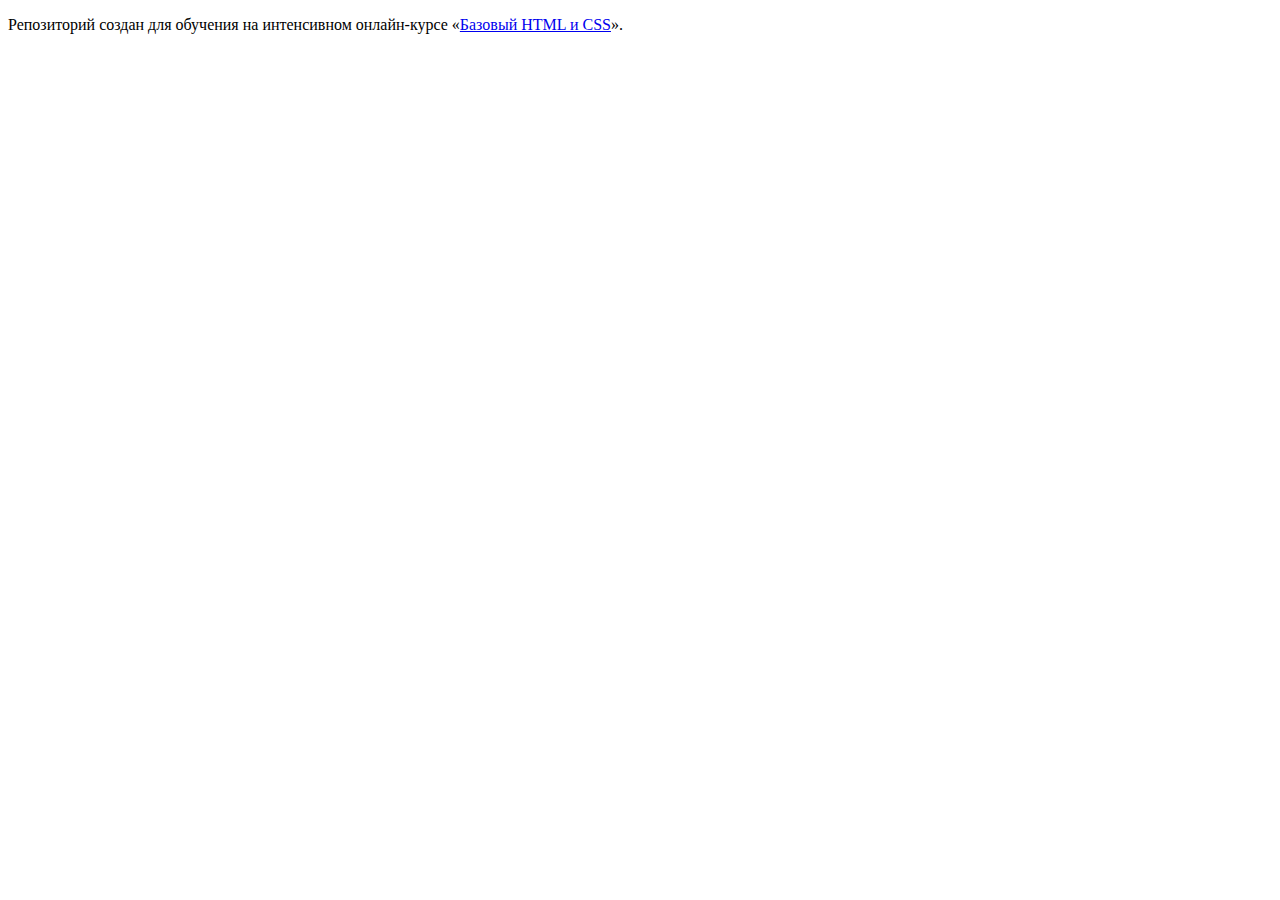
==== index.html @ e602bf97 ":hatching_chick:" ====
<!DOCTYPE html>
<html lang="ru">
  <head>
    <meta charset="utf-8">
    <title>HTML Academy: Девайс</title>
  </head>
  <body>

    <p>Репозиторий создан для обучения на интенсивном онлайн‑курсе «<a href="https://htmlacademy.ru/intensive/htmlcss">Базовый HTML и CSS</a>».</p>

  </body>
</html>
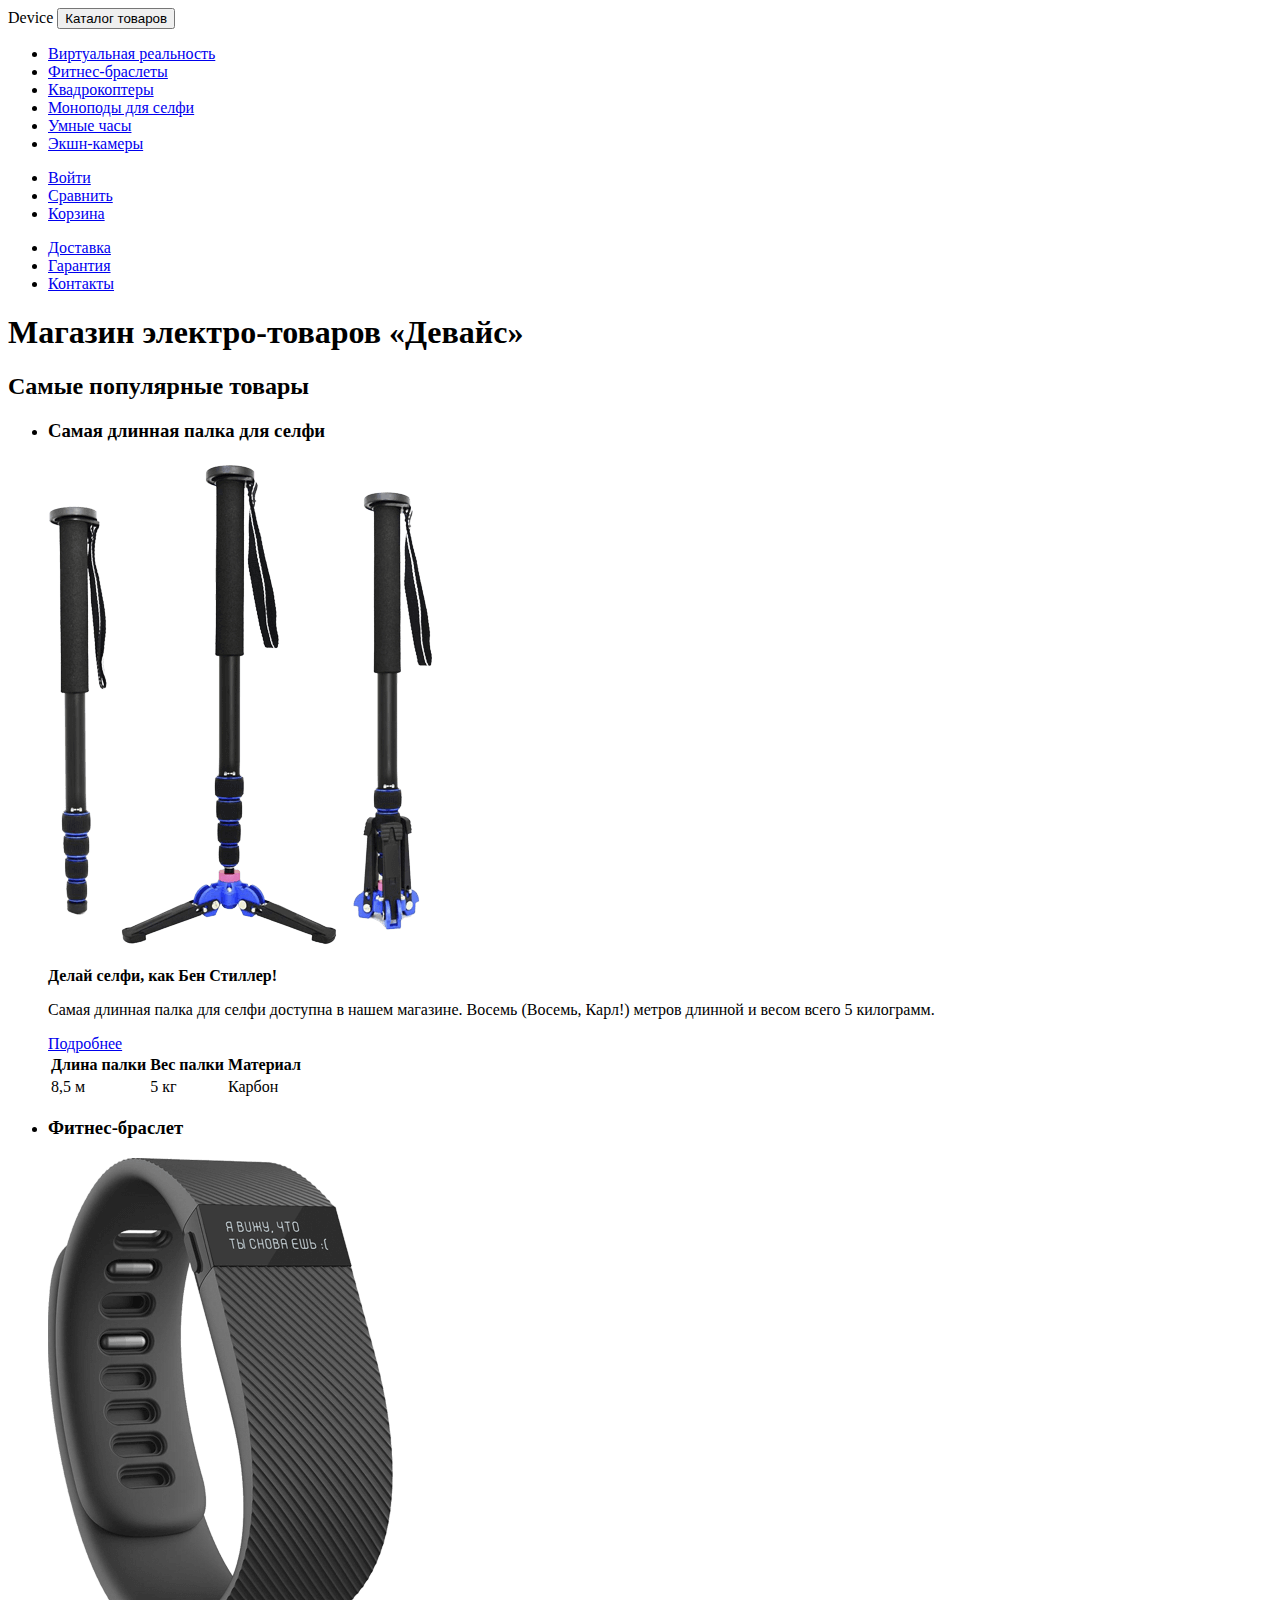
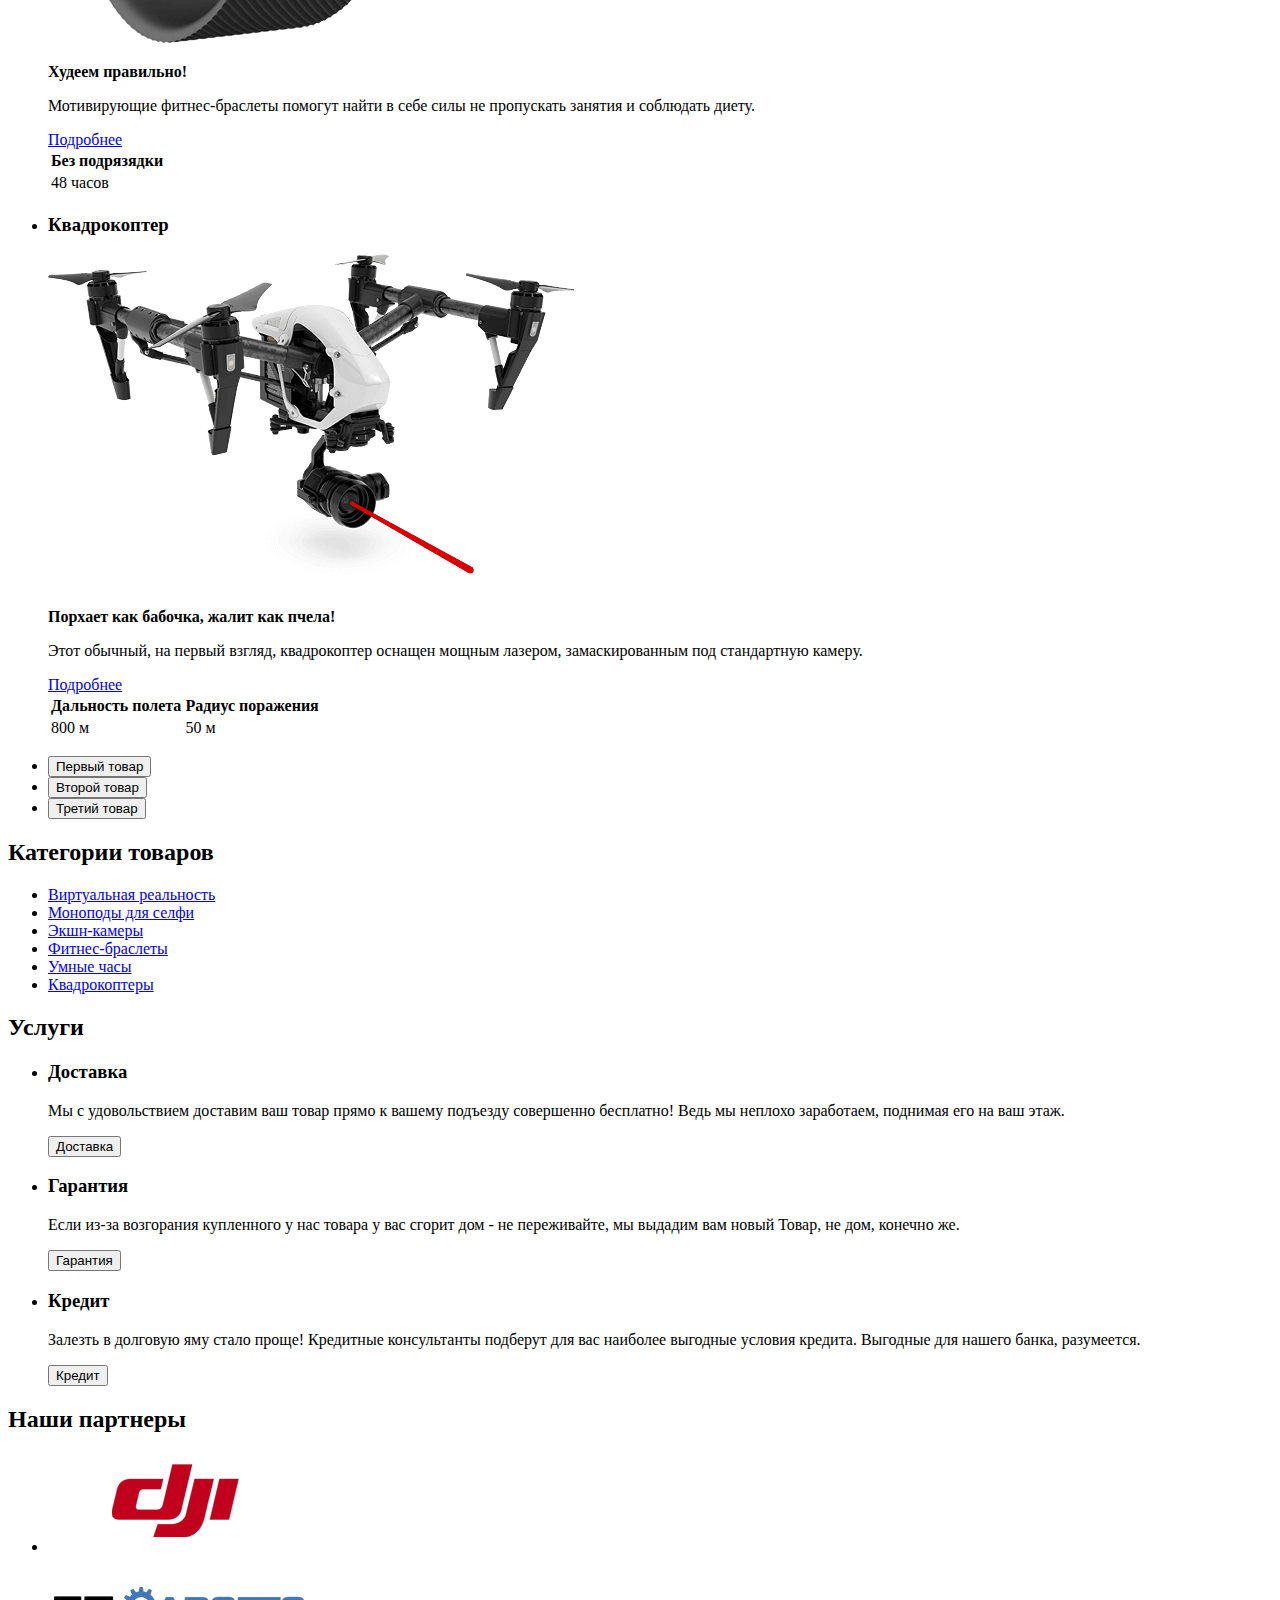
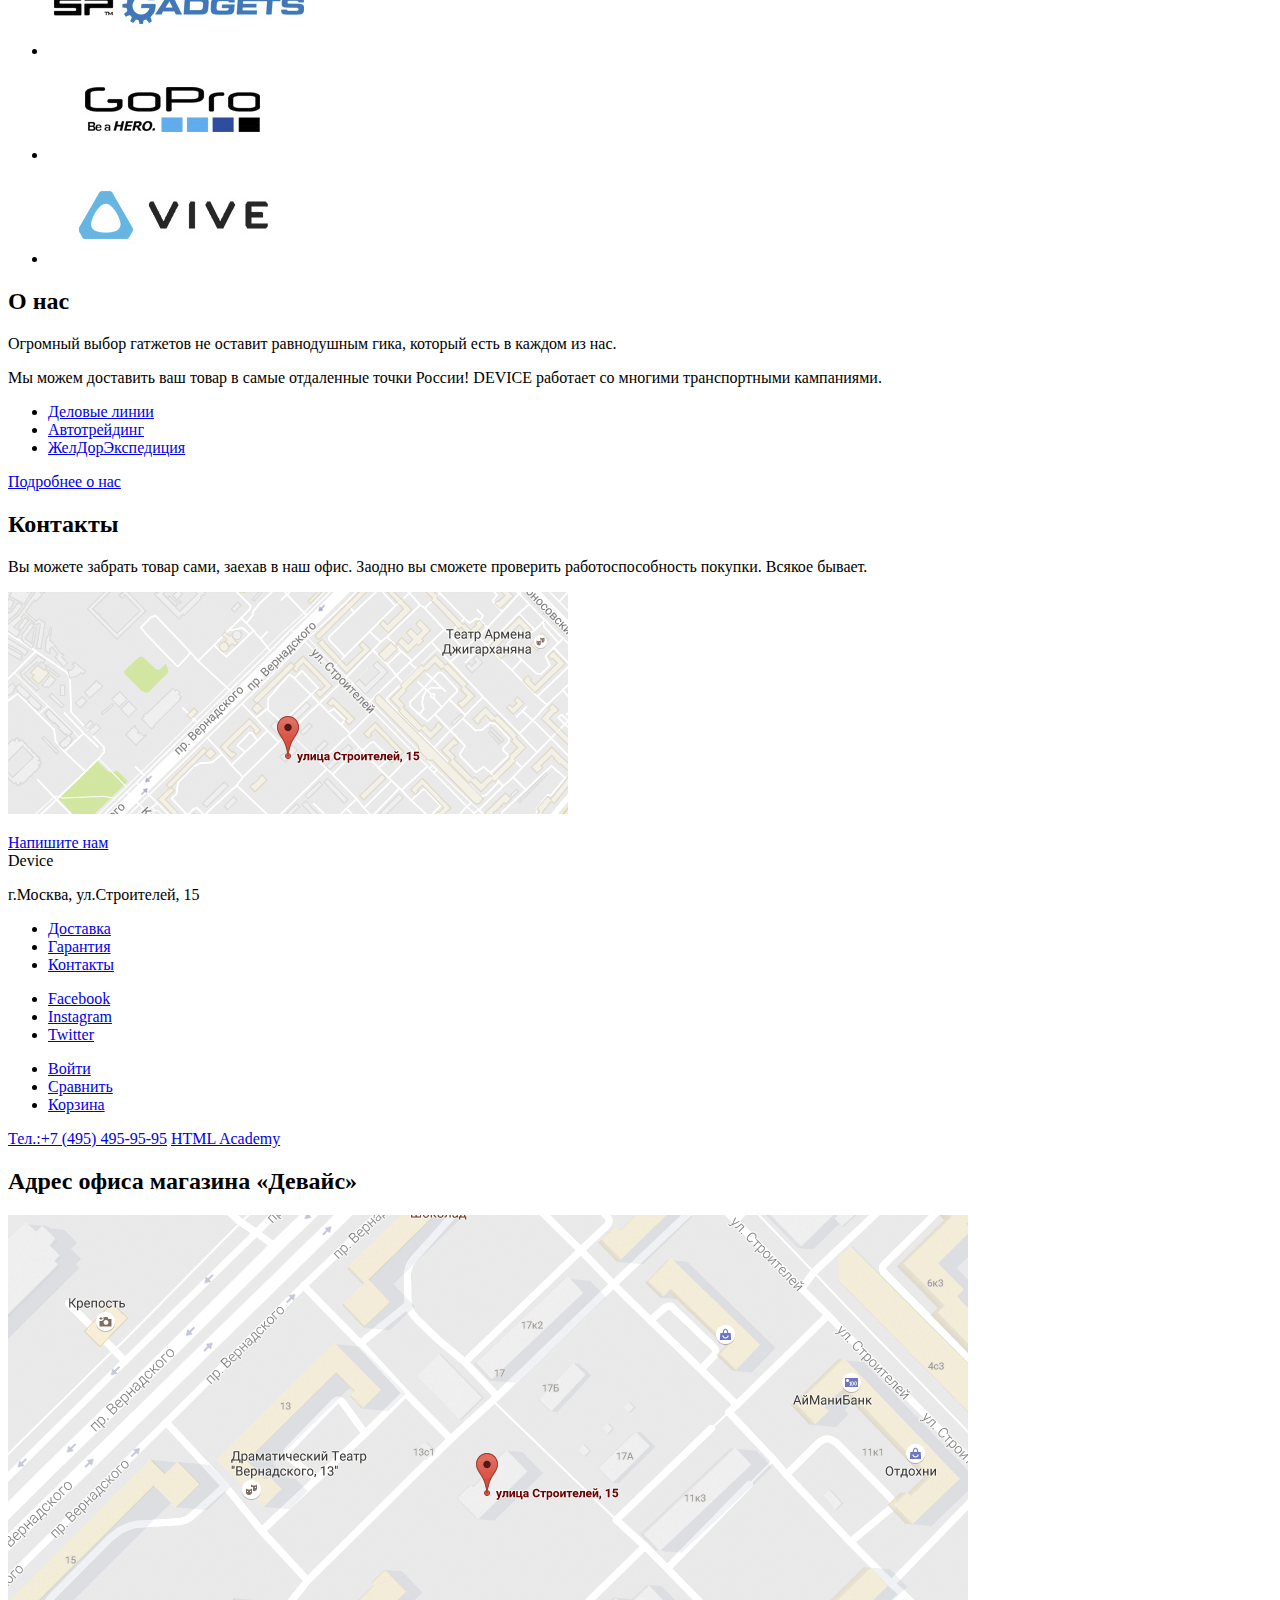
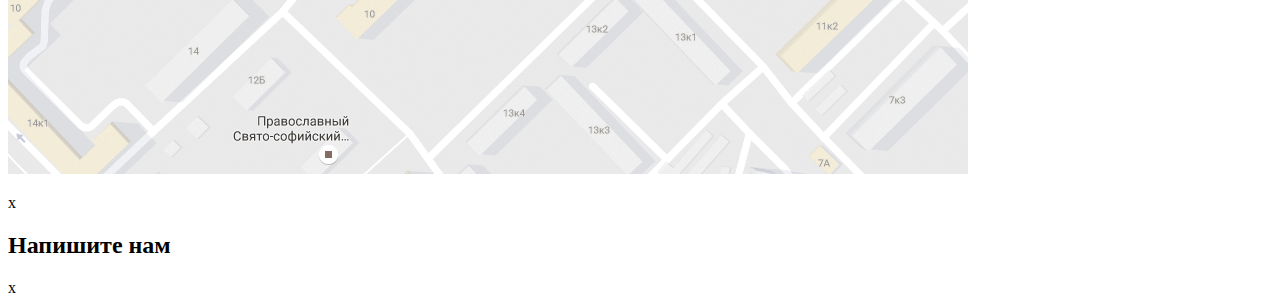
==== commit d71d58af: "export of graphics" ====
--- a/index.html
+++ b/index.html
@@ -2,11 +2,271 @@
 <html lang="ru">
   <head>
     <meta charset="utf-8">
-    <title>HTML Academy: Девайс</title>
+    <title>Магазин электро-товаров «Девайс»</title>
   </head>
   <body>
-
-    <p>Репозиторий создан для обучения на интенсивном онлайн‑курсе «<a href="https://htmlacademy.ru/intensive/htmlcss">Базовый HTML и CSS</a>».</p>
-
+    <header class="main-header">
+      <nav class="main-navigation">
+        <div class="main-header-col-left">
+          <a class="main-header-logo">Device</a>
+          <!-- Ожидаем форму поиска :) -->
+          <button class="button catalog-menu-button">Каталог товаров</button>
+          <ul class="catalog-menu">
+            <li><a href="#">Виртуальная реальность</a></li>
+            <li><a href="#">Фитнес-браслеты</a></li>
+            <li><a href="#">Квадрокоптеры</a></li>
+            <li><a href="monopods.html">Моноподы для селфи</a></li>
+            <li><a href="#">Умные часы</a></li>
+            <li><a href="#">Экшн-камеры</a></li>
+          </ul>
+        </div>
+        <div class="main-header-col-right">
+          <ul class="user-navigation">
+            <li><a href="#">Войти</a></li>
+            <li><a href="#">Сравнить</a></li>
+            <li><a href="#">Корзина</a></li>
+          </ul>     
+          <ul class="site-navigation">
+            <li><a href="#">Доставка</a></li>
+            <li><a href="#">Гарантия</a></li>
+            <li><a href="#">Контакты</a></li>
+          </ul>
+        </div>
+      </nav>
+    </header>
+
+    <main class="container">
+      <h1 class="visually-hidden">Магазин электро-товаров «Девайс»</h1>
+      <section class="popular-products">
+        <h2 class="visually-hidden">Самые популярные товары</h2>
+        <ul class="popular-products-list">
+          <li class="popular-products-item">
+            <h3 class="visually-hidden">Самая длинная палка для селфи</h3>
+            <p class="product-photo">
+              <img src="img/png/monopods.png" width="384" height="486" alt="Палки для селфи">
+            </p>
+            <div class="product-description">
+              <b class="product-slogan">Делай селфи, как Бен Стиллер!</b>
+              <p class="products-text">Самая длинная палка для селфи доступна в нашем магазине.
+                Восемь (Восемь, Карл!) метров длинной и весом всего 5 килограмм.</p>
+            </div>
+            <a class="button" href="#">Подробнее</a>
+            <table class="product-features">
+              <tr>
+                <th>Длина палки</th>
+                <th>Вес палки</th>
+                <th>Материал</th>
+              </tr>
+              <tr>
+                <td>8,5 м</td>
+                <td>5 кг</td>
+                <td>Карбон</td>
+              </tr>
+            </table>
+          </li>
+          <li class="popular-products-item">
+            <h3 class="visually-hidden">Фитнес-браслет</h3>
+            <p class="product-photo">
+              <img src="img/png/fitness-bracelet.png" width="345" height="485" alt="Фитнес-браслет">
+            </p>
+            <div class="product-description">
+              <b class="product-slogan">Худеем правильно!</b>
+              <p class="products-text">Мотивирующие фитнес-браслеты помогут найти в себе силы
+                не пропускать занятия и соблюдать диету.</p>
+            </div>
+            <a class="button" href="#">Подробнее</a>
+            <table class="product-features">
+              <tr>
+                <th>Без подрязядки</th>
+              </tr>
+              <tr>
+                <td>48 часов</td>
+              </tr>
+            </table>
+          </li>
+          <li class="popular-products-item">
+            <h3 class="visually-hidden">Квадрокоптер</h3>
+            <p class="product-photo">
+              <img src="img/png/quadrocopter.png" width="526" height="334" alt="Квадрокоптер">
+            </p>
+            <div class="product-description">
+              <b class="product-slogan">Порхает как бабочка, жалит как пчела!</b>
+              <p class="products-text">Этот обычный, на первый взгляд, квадрокоптер
+                оснащен мощным лазером, замаскированным под стандартную камеру.
+              </p>
+            </div>
+            <a class="button" href="#">Подробнее</a>
+            <table class="product-features">
+              <tr>
+                <th>Дальность полета</th>
+                <th>Радиус поражения</th>
+              </tr>
+              <tr>
+                <td>800 м</td>
+                <td>50 м</td>
+              </tr>
+            </table>
+          </li>
+        </ul>
+        <ul class="popular-products-buttons">
+          <li><button>Первый товар</button></li>
+          <li><button>Второй товар</button></li>
+          <li><button>Третий товар</button></li>
+        </ul>
+      </section>
+
+      <section class="categories">
+        <h2 class="visually-hidden">Категории товаров</h2>
+        <ul class="categories-list">
+          <li class="categories-item">
+            <a class="categories-button" href="#">Виртуальная реальность</a>
+          </li>
+          <li class="categories-item">
+            <a class="categories-button" href="#">Моноподы для селфи</a>
+          </li>
+          <li class="categories-item">
+            <a class="categories-button" href="#">Экшн-камеры</a>
+          </li>
+          <li class="categories-item">
+            <a class="categories-button" href="#">Фитнес-браслеты</a>
+          </li>
+          <li class="categories-item">
+            <a class="categories-button" href="#">Умные часы</a>
+          </li>
+          <li class="categories-item">
+            <a class="categories-button" href="#">Квадрокоптеры</a>
+          </li>
+        </ul>
+        <!-- Декоративные картинки вставляем с помощью css -->
+      </section>
+
+      <section class="services">
+        <h2 class="visually-hidden">Услуги</h2>
+        <ul class="services-list">
+          <li class="services-item">
+            <h3>Доставка</h3>
+            <p>Мы с удовольствием доставим ваш товар прямо к вашему
+              подъезду совершенно бесплатно! Ведь мы неплохо заработаем,
+              поднимая его на ваш этаж.</p>
+            <button class="button">Доставка</button>
+          </li>
+          <li class="services-item">
+            <h3>Гарантия</h3>
+            <p>Если из-за возгорания купленного у нас товара 
+              у вас сгорит дом - не переживайте, мы выдадим вам новый
+              Товар, не дом, конечно же.</p>
+            <button class="button">Гарантия</button>
+          </li>
+          <li class="services-item">
+            <h3>Кредит</h3>
+            <p>Залезть в долговую яму стало проще!
+              Кредитные консультанты подберут для вас наиболее выгодные условия кредита.
+              Выгодные для нашего банка, разумеется.</p>
+            <button class="button">Кредит</button>
+          </li>
+        </ul>
+        <!-- Декоративные картинки вставляем с помощью css -->
+      </section>
+
+      <section class="partners">
+        <h2 class="visually-hidden">Наши партнеры</h2>
+        <ul class="portners-list">
+          <li class="partners-item">
+            <a href="#">
+              <img src="img/png/logo-dji.png" width="260" height="100" alt="Логотип компании-партнера">
+            </a>
+          </li>
+          <li class="partners-item">
+            <a href="#">
+              <img src="img/png/logo-spgadgets.png" width="260" height="100" alt="Логотип компании-партнера">
+            </a>
+          </li>
+          <li class="partners-item">
+            <a href="#">
+              <img src="img/png/logo-gopro.png" width="260" height="100" alt="Логотип компании-партнера">
+            </a>
+          </li>
+          <li class="partners-item">
+            <a href="#">
+              <img src="img/png/logo-vive.png" width="260" height="100" alt="Логотип компании-партнера">
+            </a>
+          </li>
+        </ul>
+      </section>
+
+      <section class="info">
+        <h2>О нас</h2>
+        <p>Огромный выбор гатжетов не оставит равнодушным гика, который есть в каждом из нас.</p>
+        <p>Мы можем доставить ваш товар в самые отдаленные точки России!
+          DEVICE работает со многими транспортными кампаниями.
+        </p>
+        <ul>
+          <li>
+            <a href="#">Деловые линии</a>
+          </li>
+          <li>
+            <a href="#">Автотрейдинг</a>
+          </li>
+          <li>
+            <a href="#">ЖелДорЭкспедиция</a>
+          </li>
+        </ul>
+        <a href="#" class="button">Подробнее о нас</a>
+      </section>
+
+      <section class="contacts">
+        <h2>Контакты</h2>
+        <p>Вы можете забрать товар сами, заехав в наш офис. 
+          Заодно вы сможете проверить работоспособность покупки.
+          Всякое бывает.</p>
+        <p contacts-map>
+          <img src="img/png/map.png" width="560" height="222" alt="Карта с местоположением офиса магазина «Девайс» по адресу город Москва, улица строителей, дом 15">
+        </p>
+      </section>
+      <a href="#" class="button">Напишите нам</a>
+    </main>
+
+    <footer class="main-footer">
+      <div class="main-footer-col-left">
+        <a class="main-footer-logo">Device</a>
+        <p>г.Москва, ул.Строителей, 15</p>
+      </div>
+      <div class="main-footer-col-center">
+        <ul class="site-navigation">
+          <li><a href="#">Доставка</a></li>
+          <li><a href="#">Гарантия</a></li>
+          <li><a href="#">Контакты</a></li>
+        </ul>
+        <ul class="socials">
+          <li class="socials__item"><a href="#">Facebook</a></li>
+          <li class="socials__item"><a href="#">Instagram</a></li>
+          <li class="socials__item"><a href="#">Twitter</a></li>
+          <!-- Декоративные картинки вставляем с помощью css -->
+        </ul>
+      </div>
+      <div class="main-footer-col-right">
+        <ul class="user-navigation">
+          <li><a href="#">Войти</a></li>
+          <li><a href="#">Сравнить</a></li>
+          <li><a href="#">Корзина</a></li>
+        </ul>
+        <a href="tel:84954959595">Тел.:+7 (495) 495-95-95</a>
+        <a href="https://htmlacademy.ru">HTML Academy</a>
+      </div>
+    </footer>
+
+    <section class="modal modal-map">
+      <h2 class="visually-hidden">Адрес офиса магазина «Девайс»</h2>
+      <p class="modal-map-img">
+        <img src="img/png/map-big.png" width="960" height="559" alt="Карта с местоположением офиса магазина «Девайс» по адресу город Москва, улица строителей, дом 15">
+      </p>
+      <span class="modal-close">x</span>
+    </section>
+
+    <section class="modal modal-feetback">
+      <h2 class="visually-hidden">Напишите нам</h2>
+      <!-- Ожидаем форму :) -->
+      <span class="modal-close">x</span>
+    </section>
   </body>
 </html>
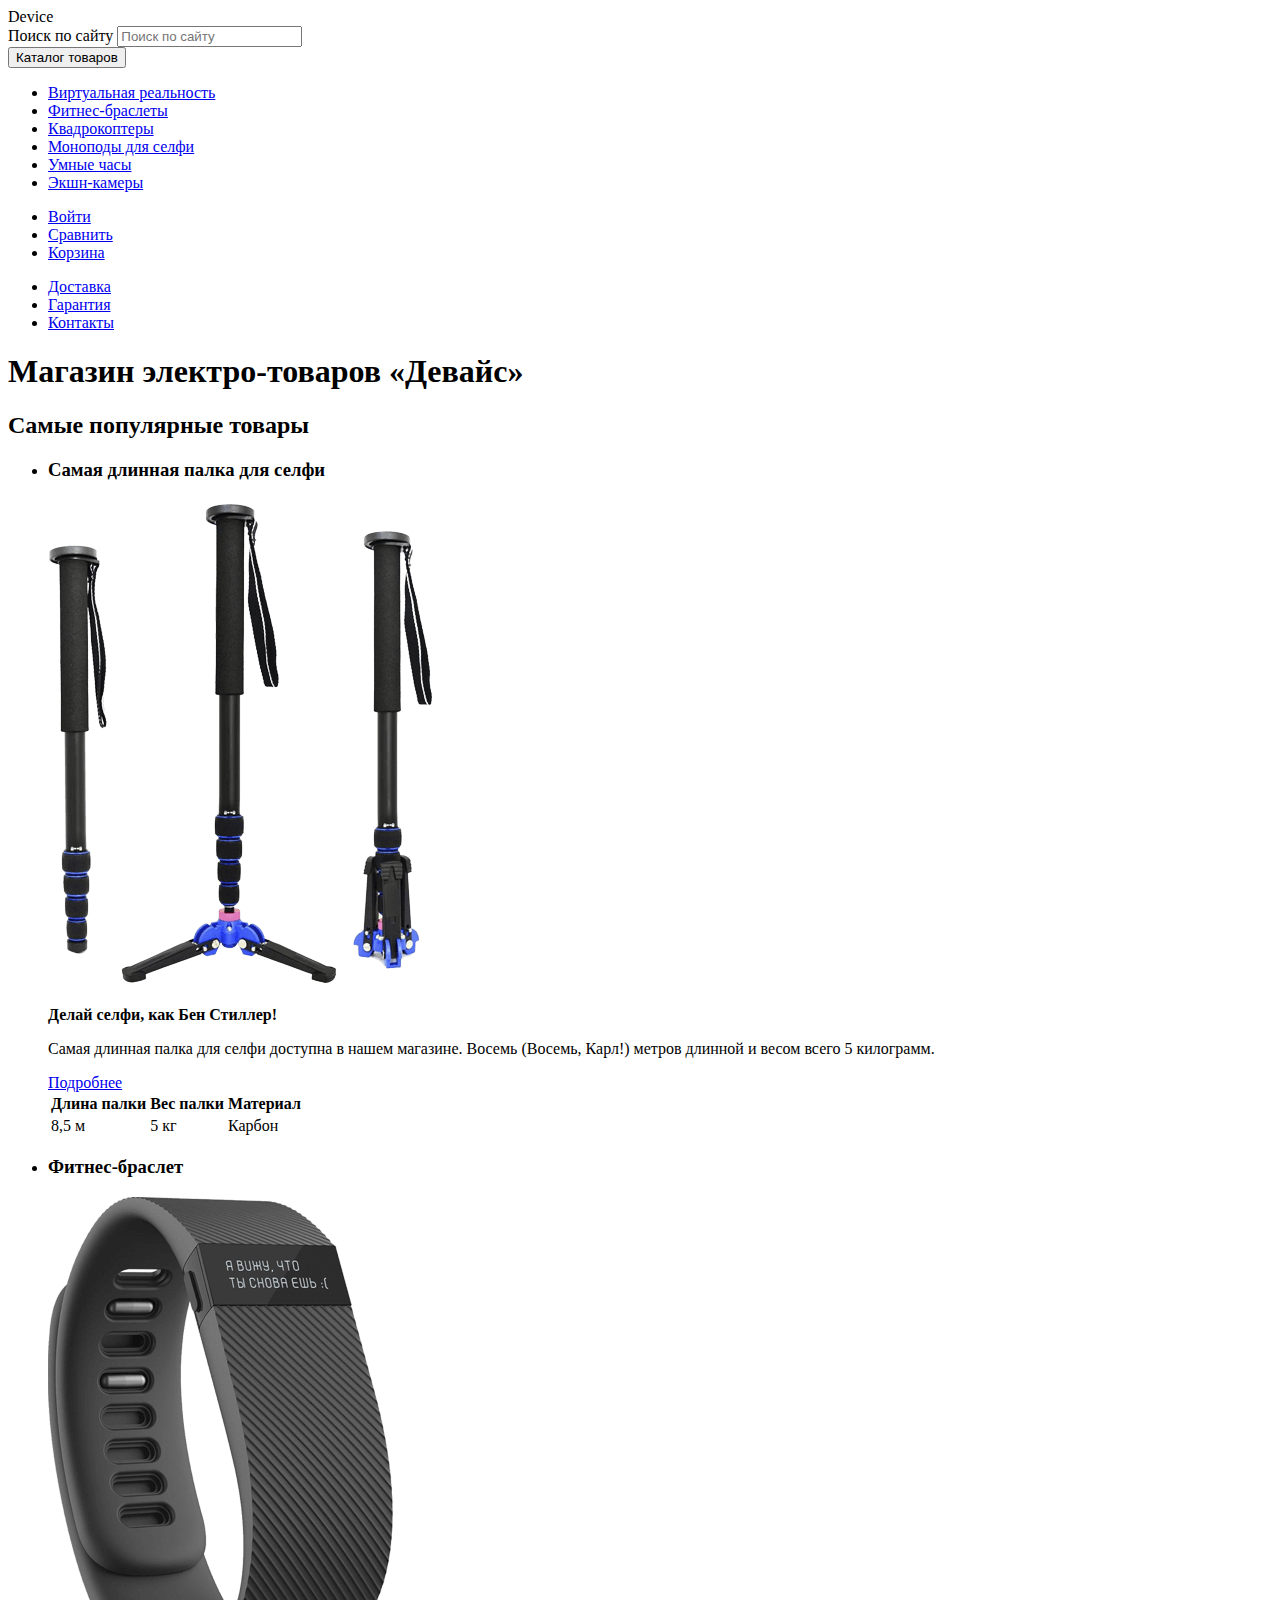
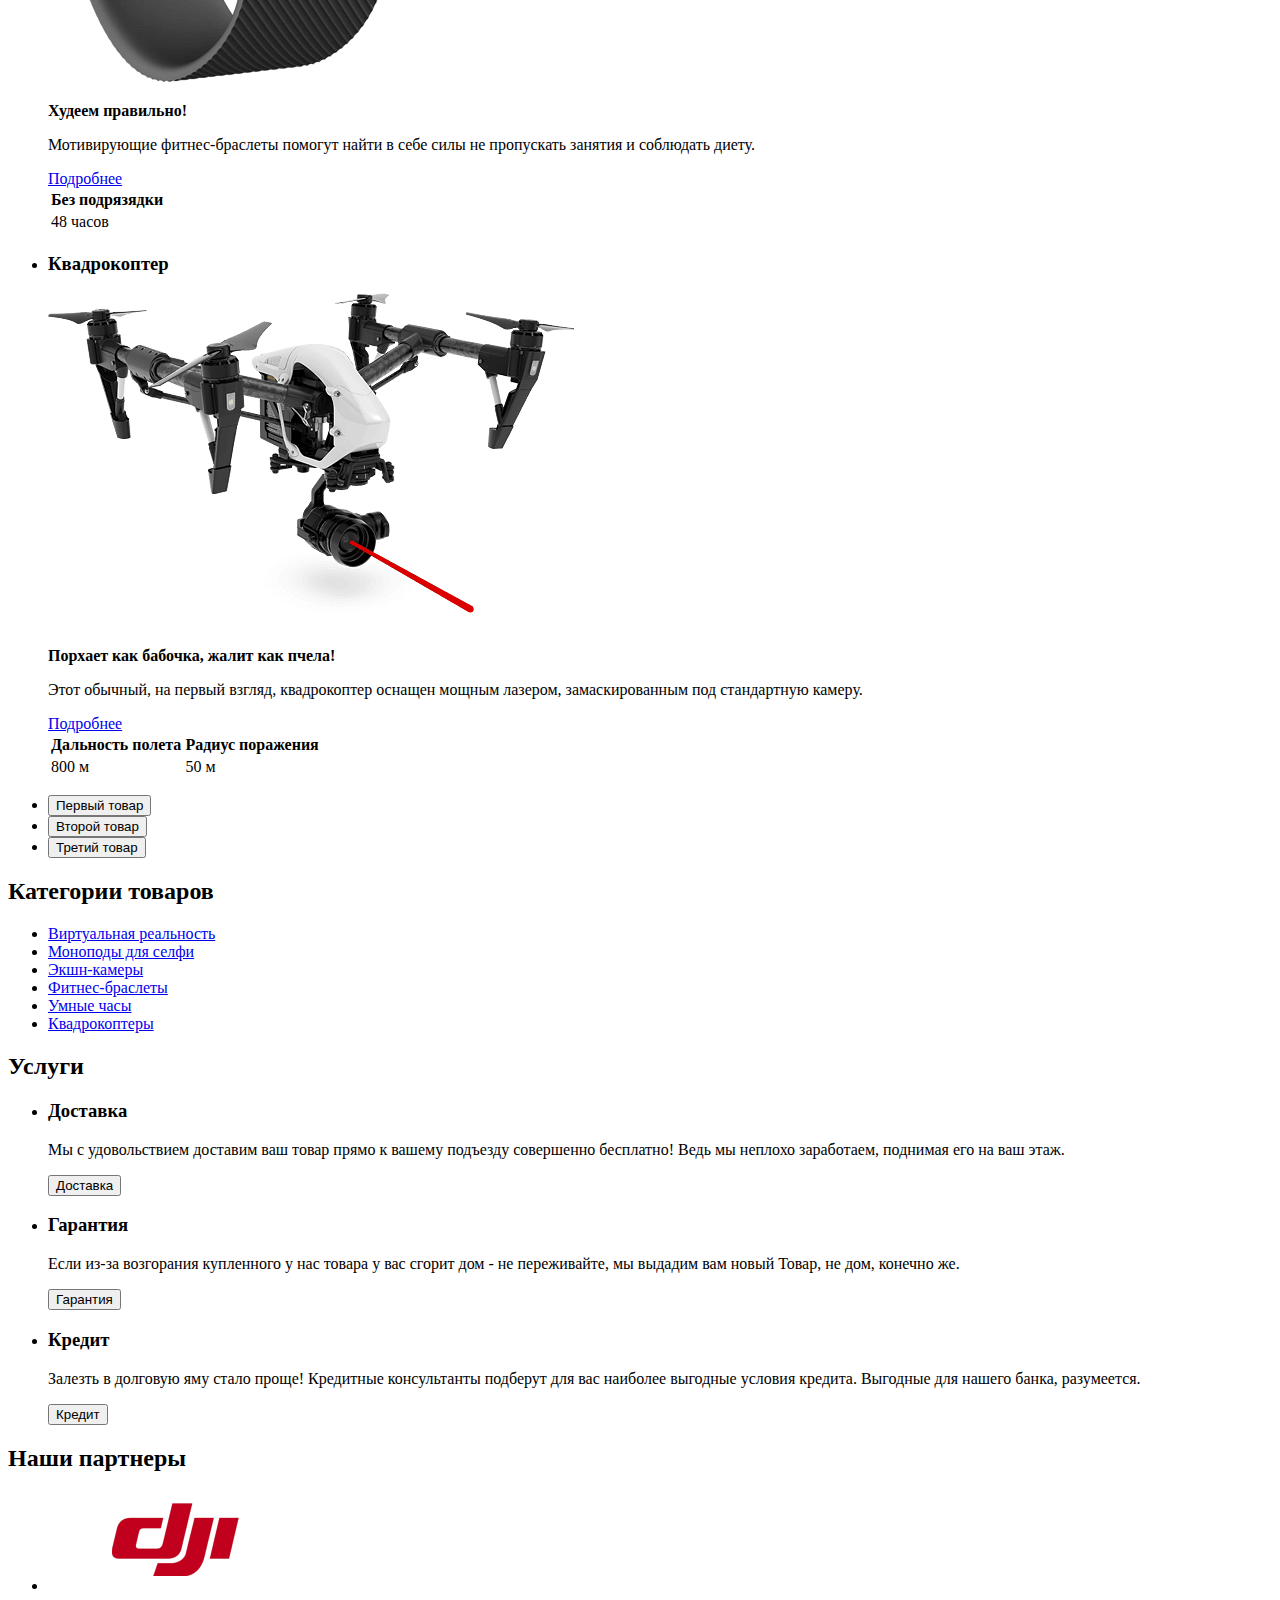
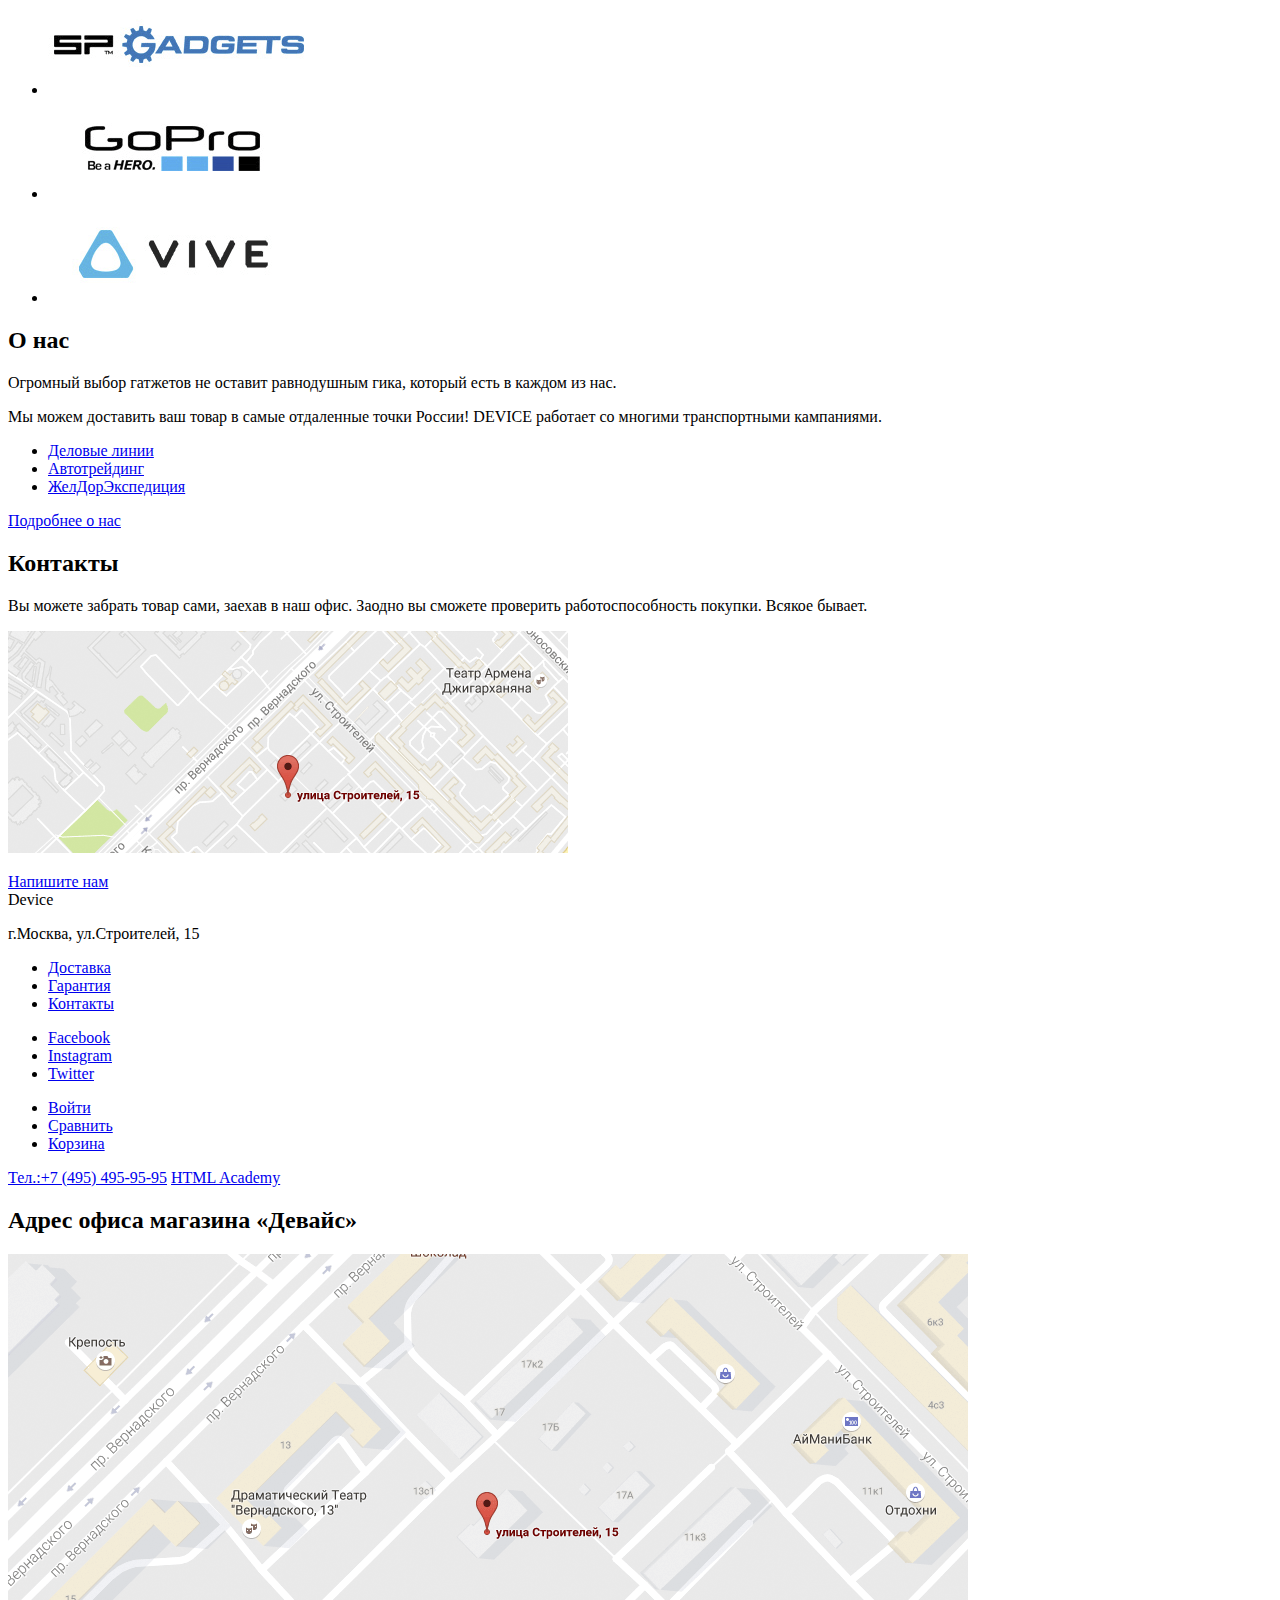
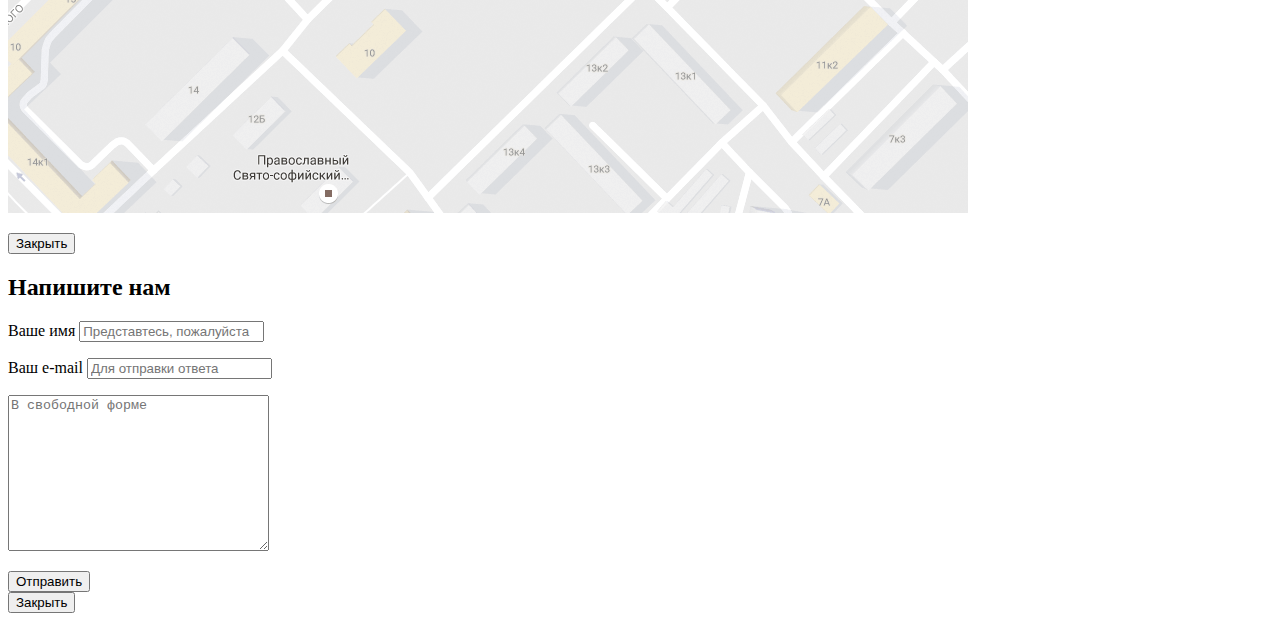
==== commit caa1e34a: "forms and accessibility" ====
--- a/index.html
+++ b/index.html
@@ -9,7 +9,10 @@
       <nav class="main-navigation">
         <div class="main-header-col-left">
           <a class="main-header-logo">Device</a>
-          <!-- Ожидаем форму поиска :) -->
+          <form action="https://echo.htmlacademy.ru">
+            <label for="search-field">Поиск по сайту</label>
+            <input type="search" placeholder="Поиск по сайту" id="search-field">
+          </form>
           <button class="button catalog-menu-button">Каталог товаров</button>
           <ul class="catalog-menu">
             <li><a href="#">Виртуальная реальность</a></li>
@@ -260,13 +263,27 @@
       <p class="modal-map-img">
         <img src="img/png/map-big.png" width="960" height="559" alt="Карта с местоположением офиса магазина «Девайс» по адресу город Москва, улица строителей, дом 15">
       </p>
-      <span class="modal-close">x</span>
+      <button class="modal-close">Закрыть</button>
     </section>
 
     <section class="modal modal-feetback">
       <h2 class="visually-hidden">Напишите нам</h2>
-      <!-- Ожидаем форму :) -->
-      <span class="modal-close">x</span>
+      <form action="https://echo.htmlacademy.ru">
+        <p>
+          <label for="user-name-field">Ваше имя</label>
+          <input type="text" name="user-name" id="user-name-field" placeholder="Представтесь, пожалуйста">
+        </p>
+        <p>
+          <label for="user-name-field">Ваш e-mail</label>
+          <input type="email" name="user-email" id="user-email-field" placeholder="Для отправки ответа">
+        </p>
+        <p>
+          <label for="review-area"></label>
+          <textarea name="review" id="review-area" cols="30" rows="10" placeholder="В свободной форме"></textarea>
+        </p>
+        <input class="button" type="submit" value="Отправить">
+      </form>
+      <button class="modal-close">Закрыть</button>
     </section>
   </body>
 </html>
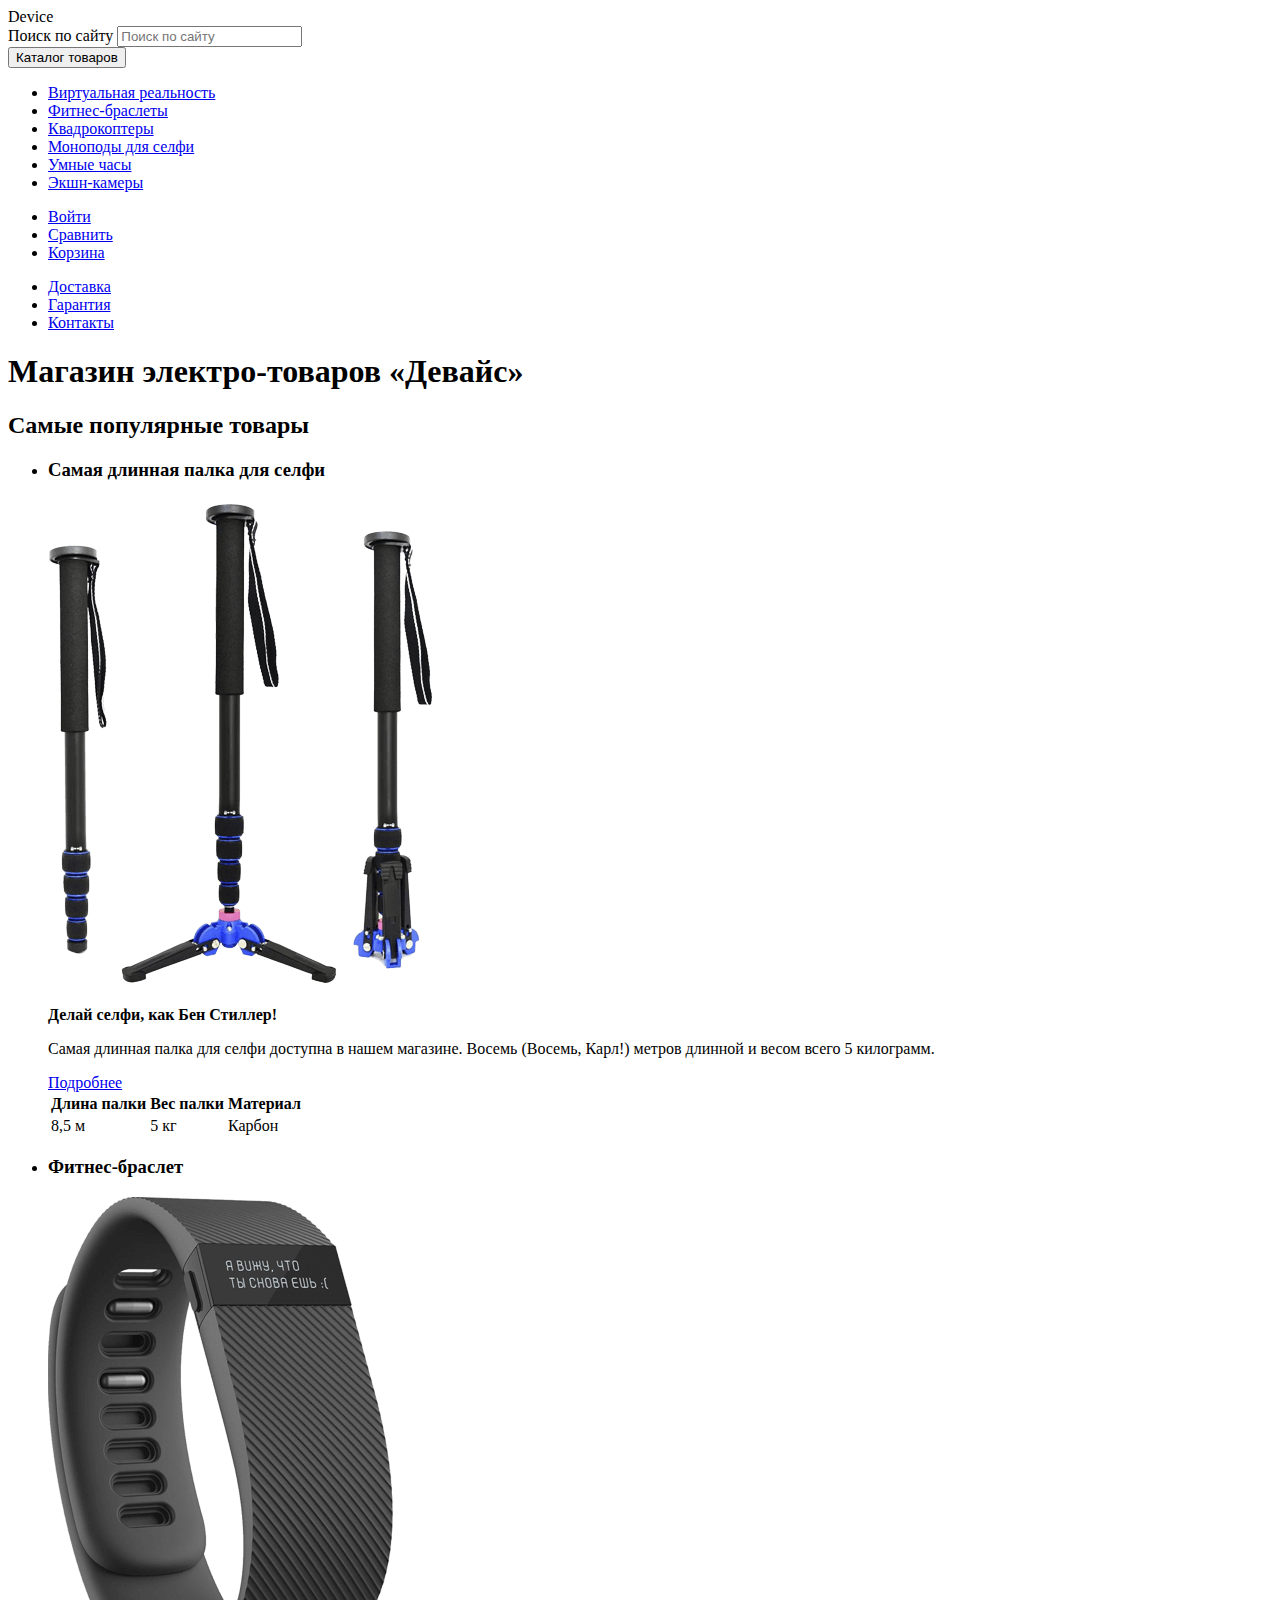
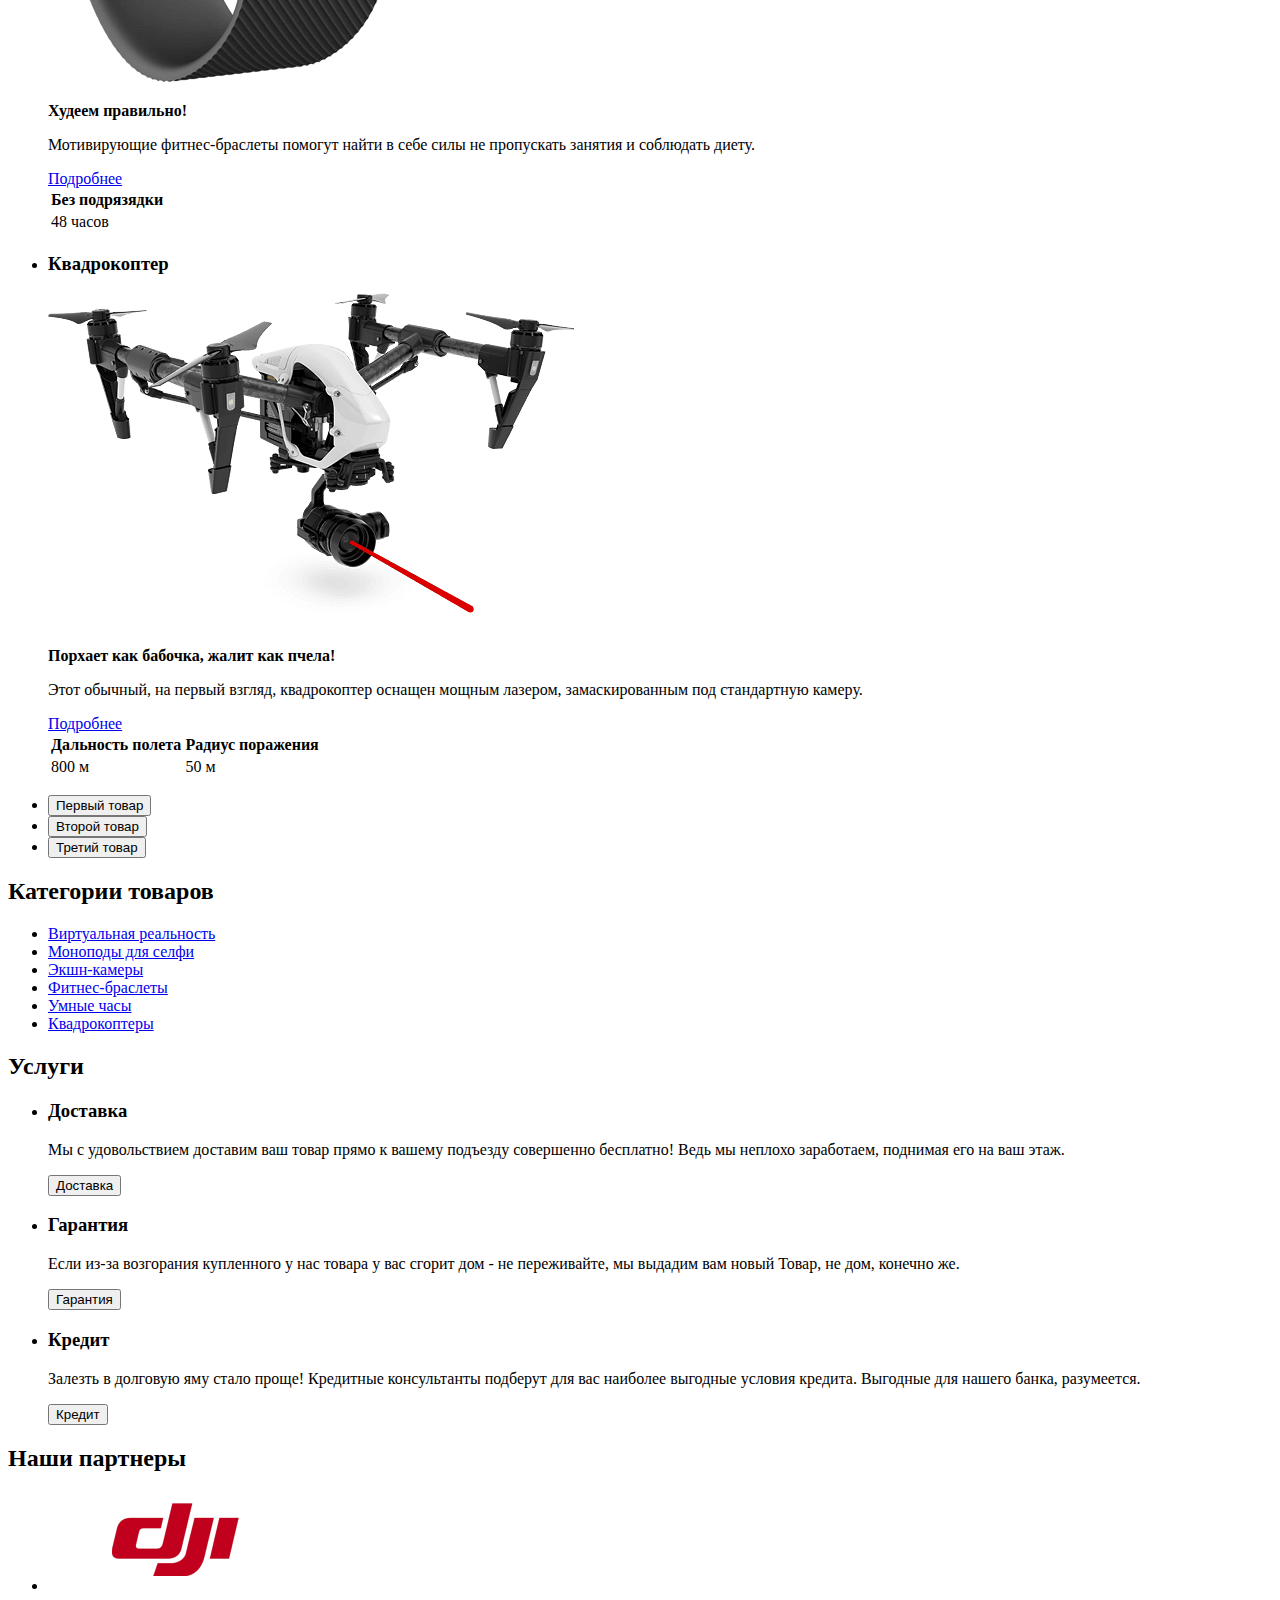
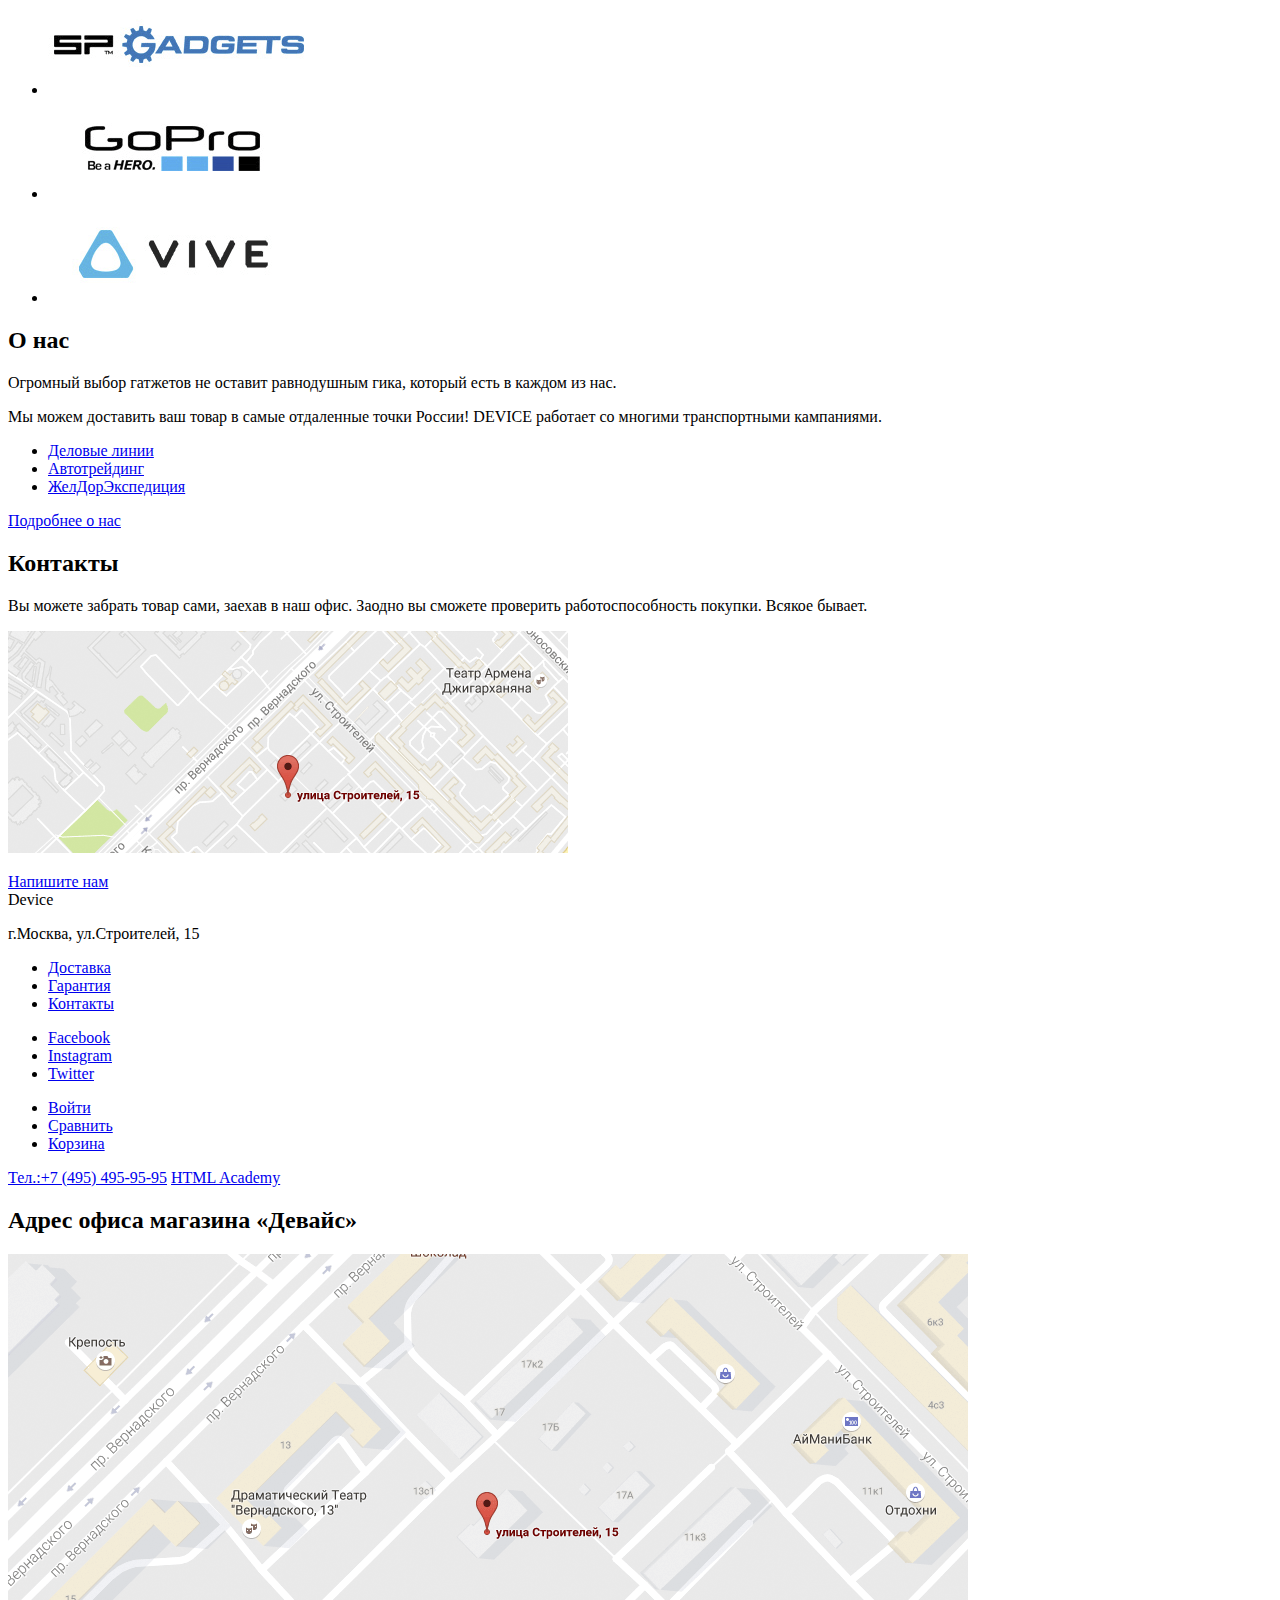
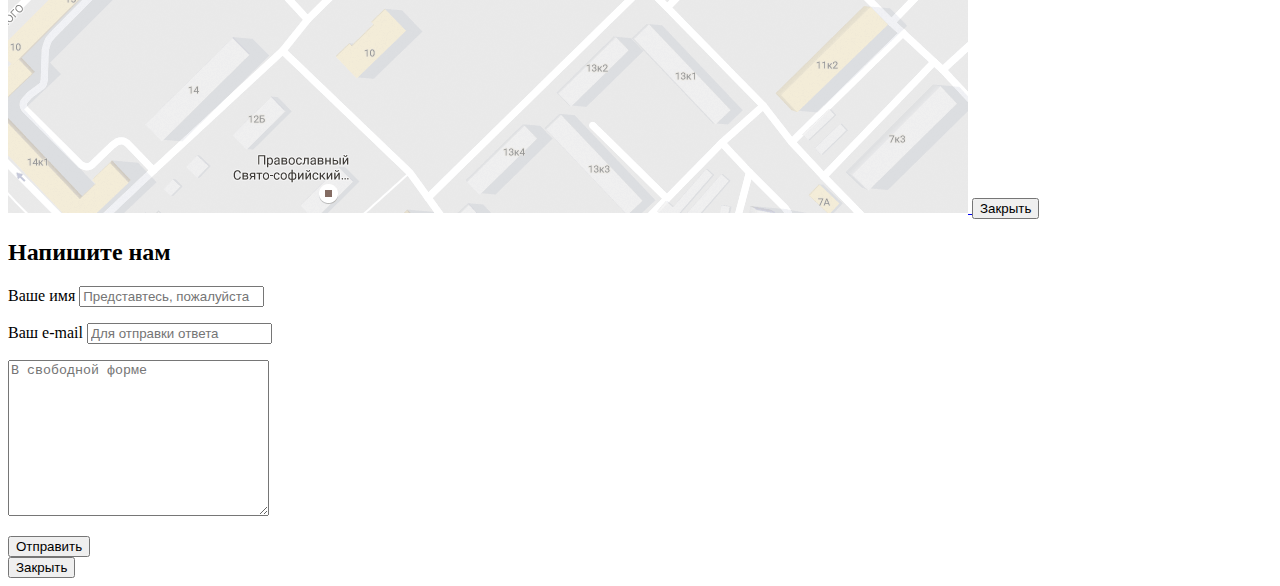
==== commit 5fb5c8ca: "map fix" ====
--- a/index.html
+++ b/index.html
@@ -260,9 +260,9 @@
 
     <section class="modal modal-map">
       <h2 class="visually-hidden">Адрес офиса магазина «Девайс»</h2>
-      <p class="modal-map-img">
+      <a class="modal-map-link" href="#">
         <img src="img/png/map-big.png" width="960" height="559" alt="Карта с местоположением офиса магазина «Девайс» по адресу город Москва, улица строителей, дом 15">
-      </p>
+      </a>
       <button class="modal-close">Закрыть</button>
     </section>
 
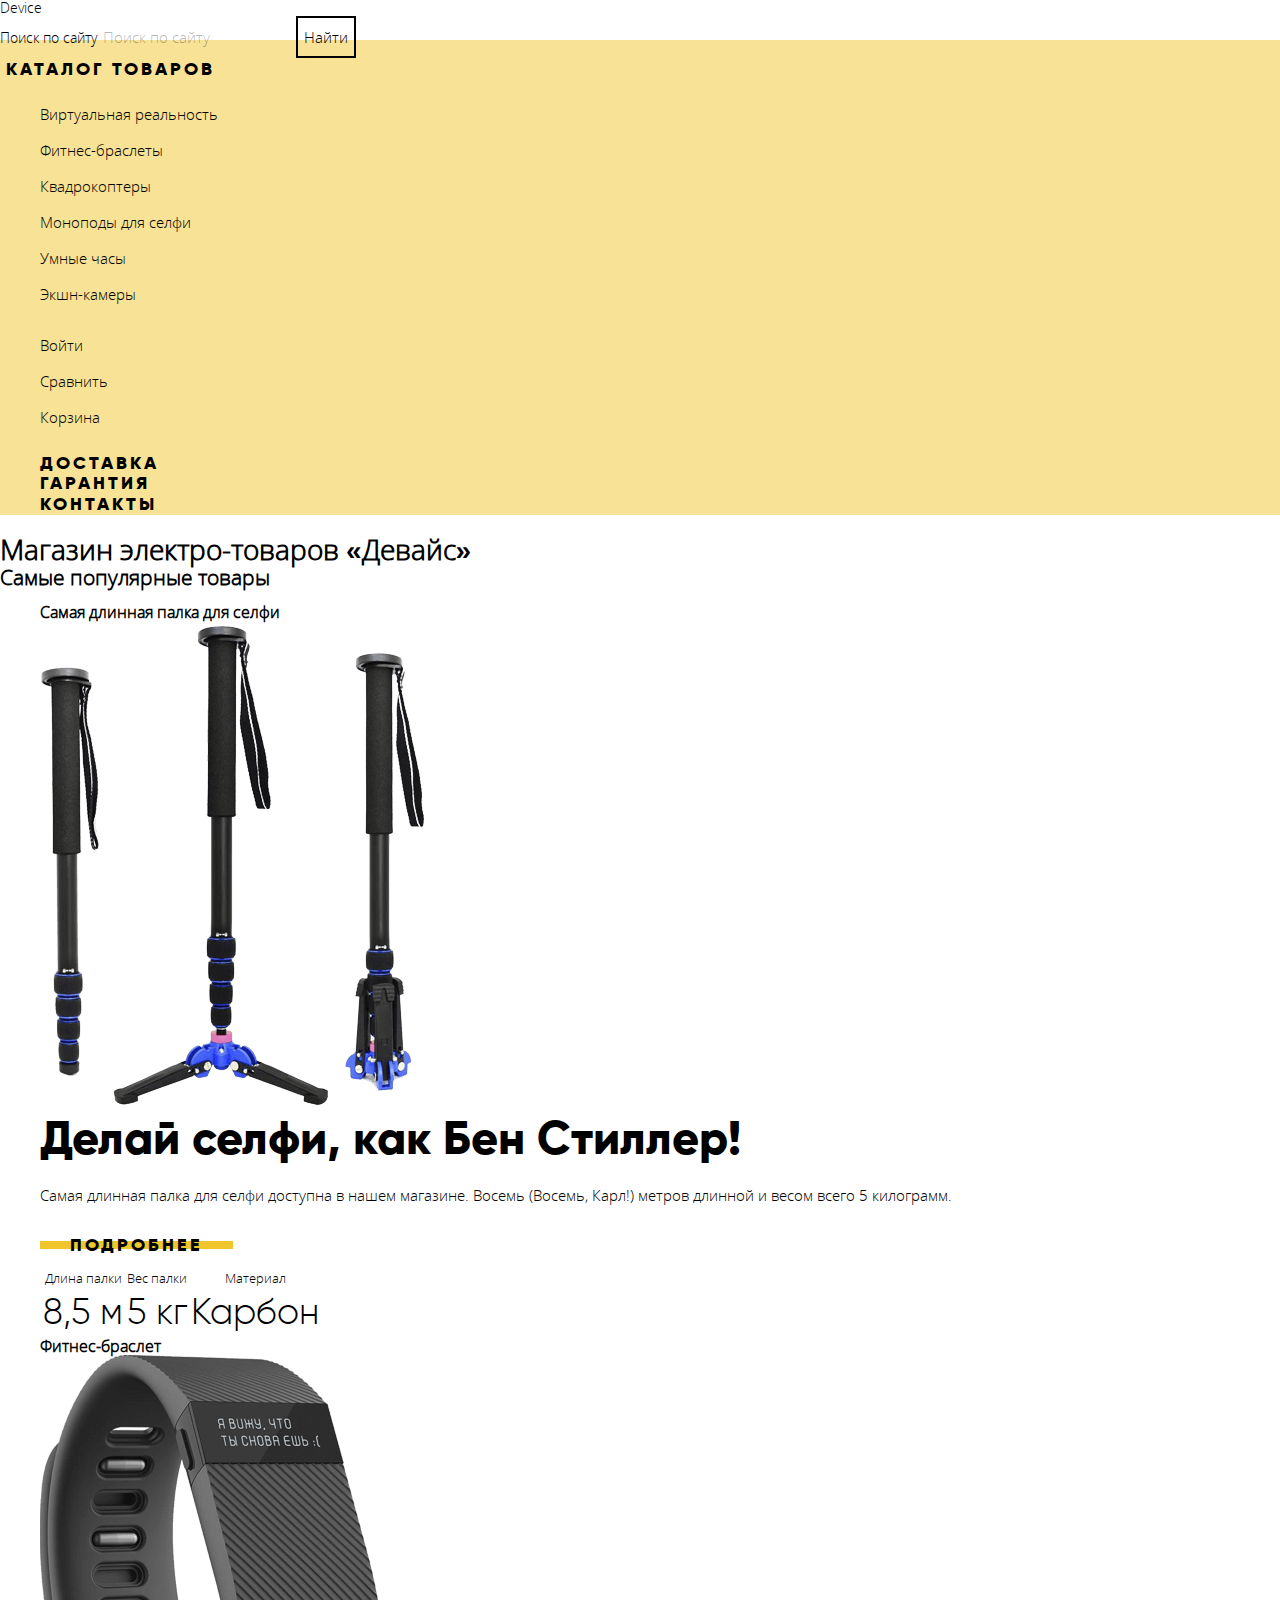
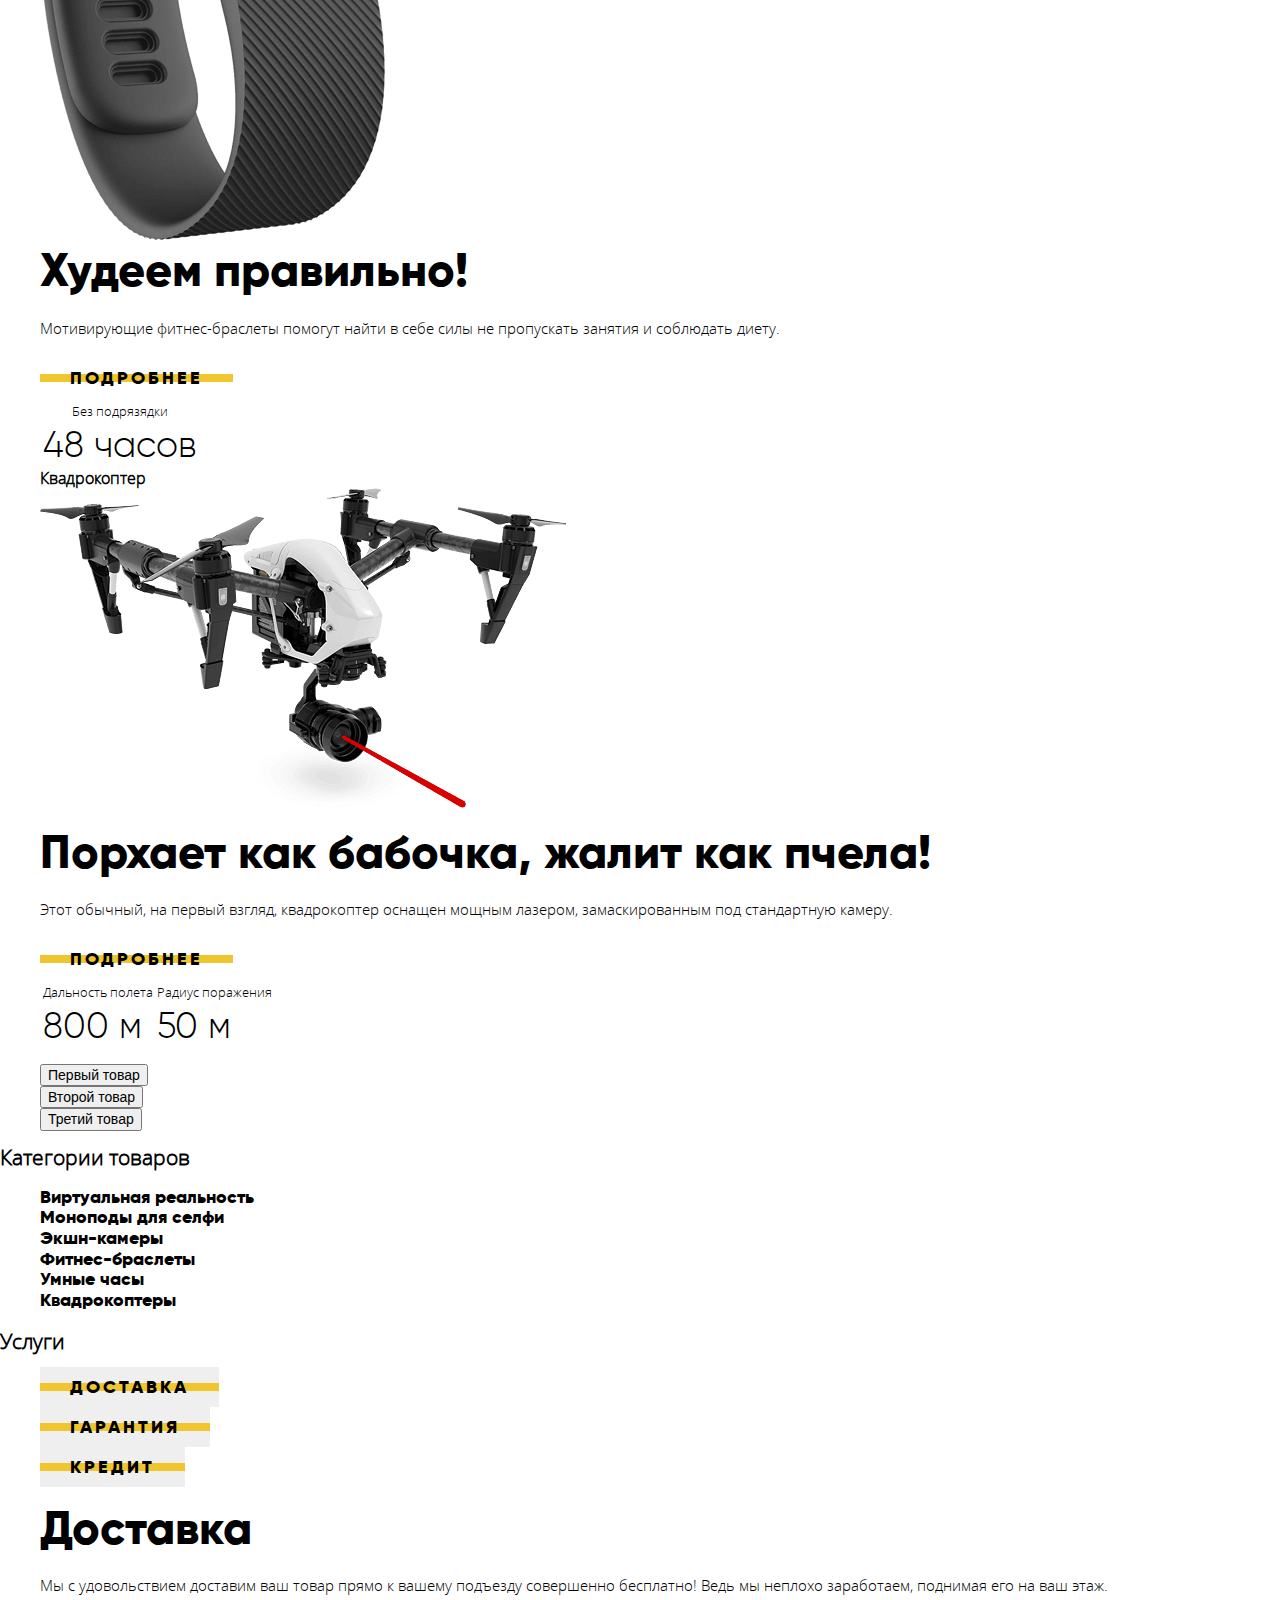
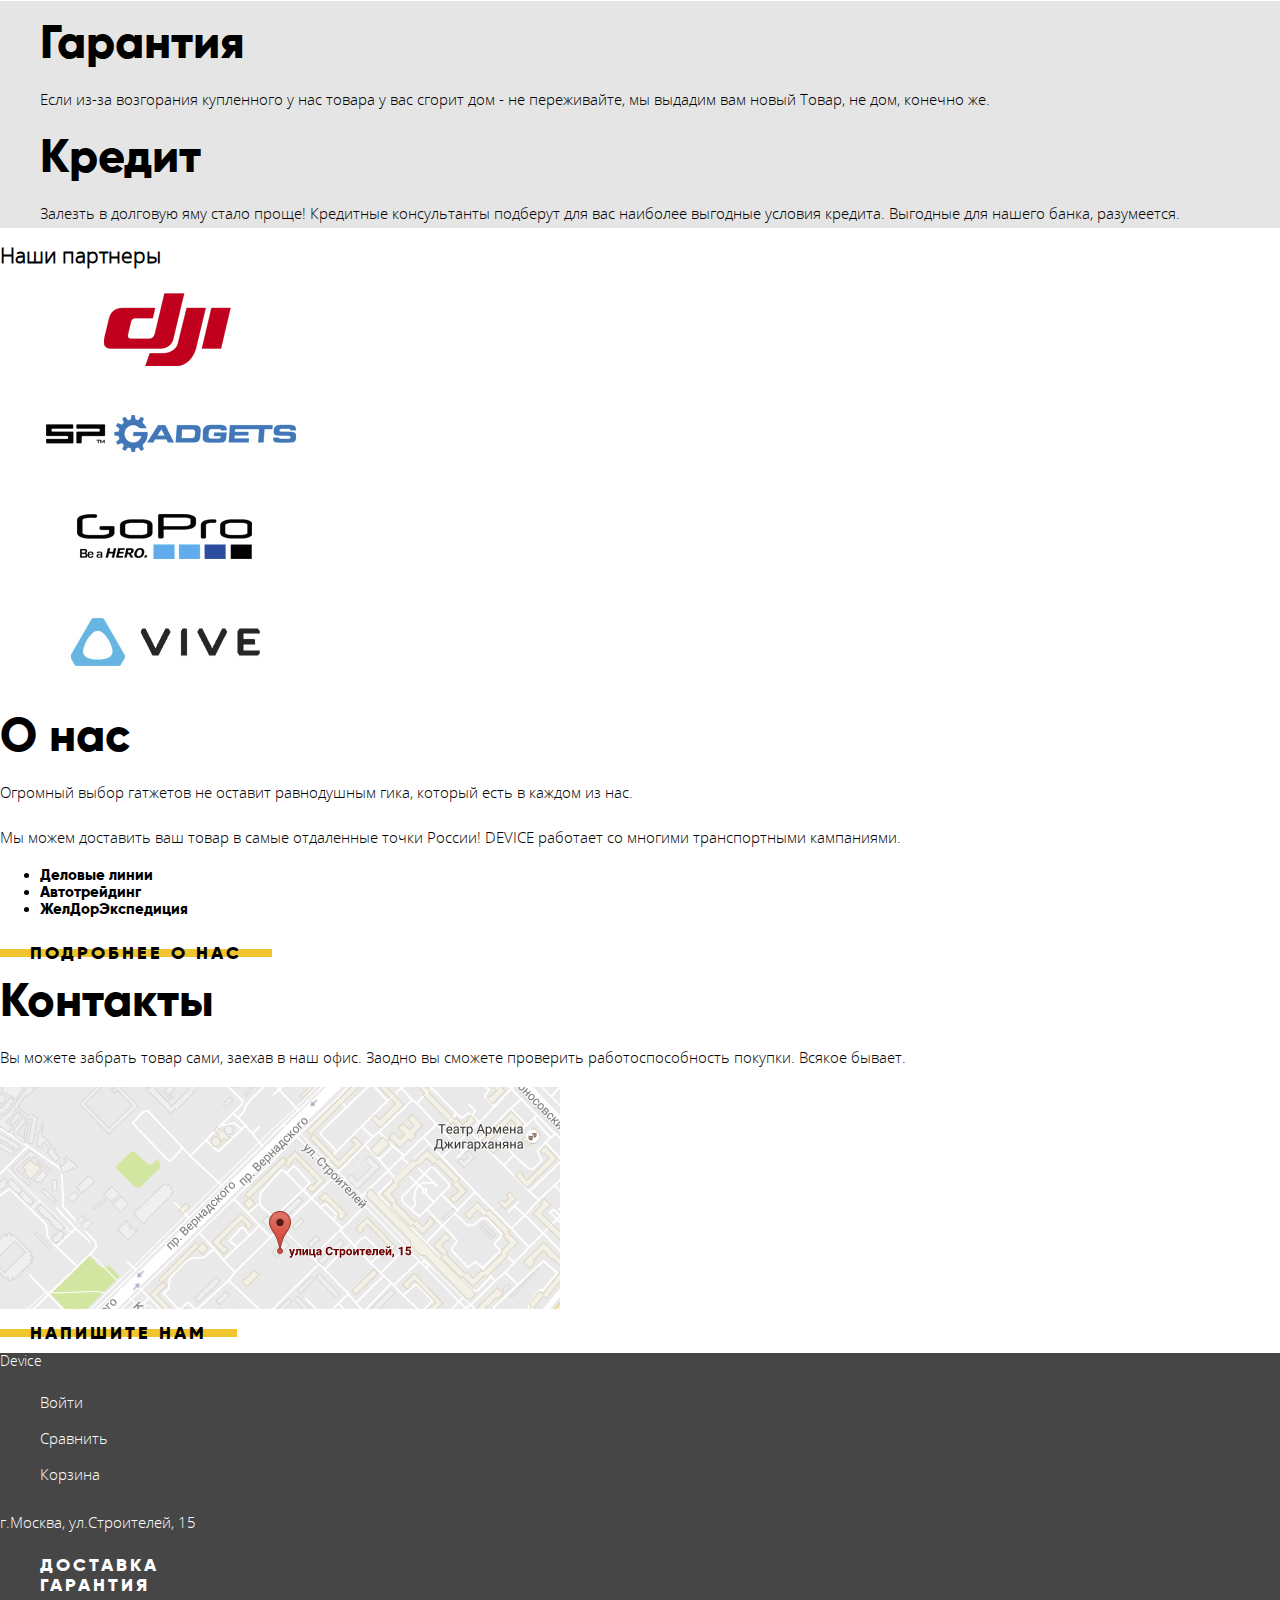
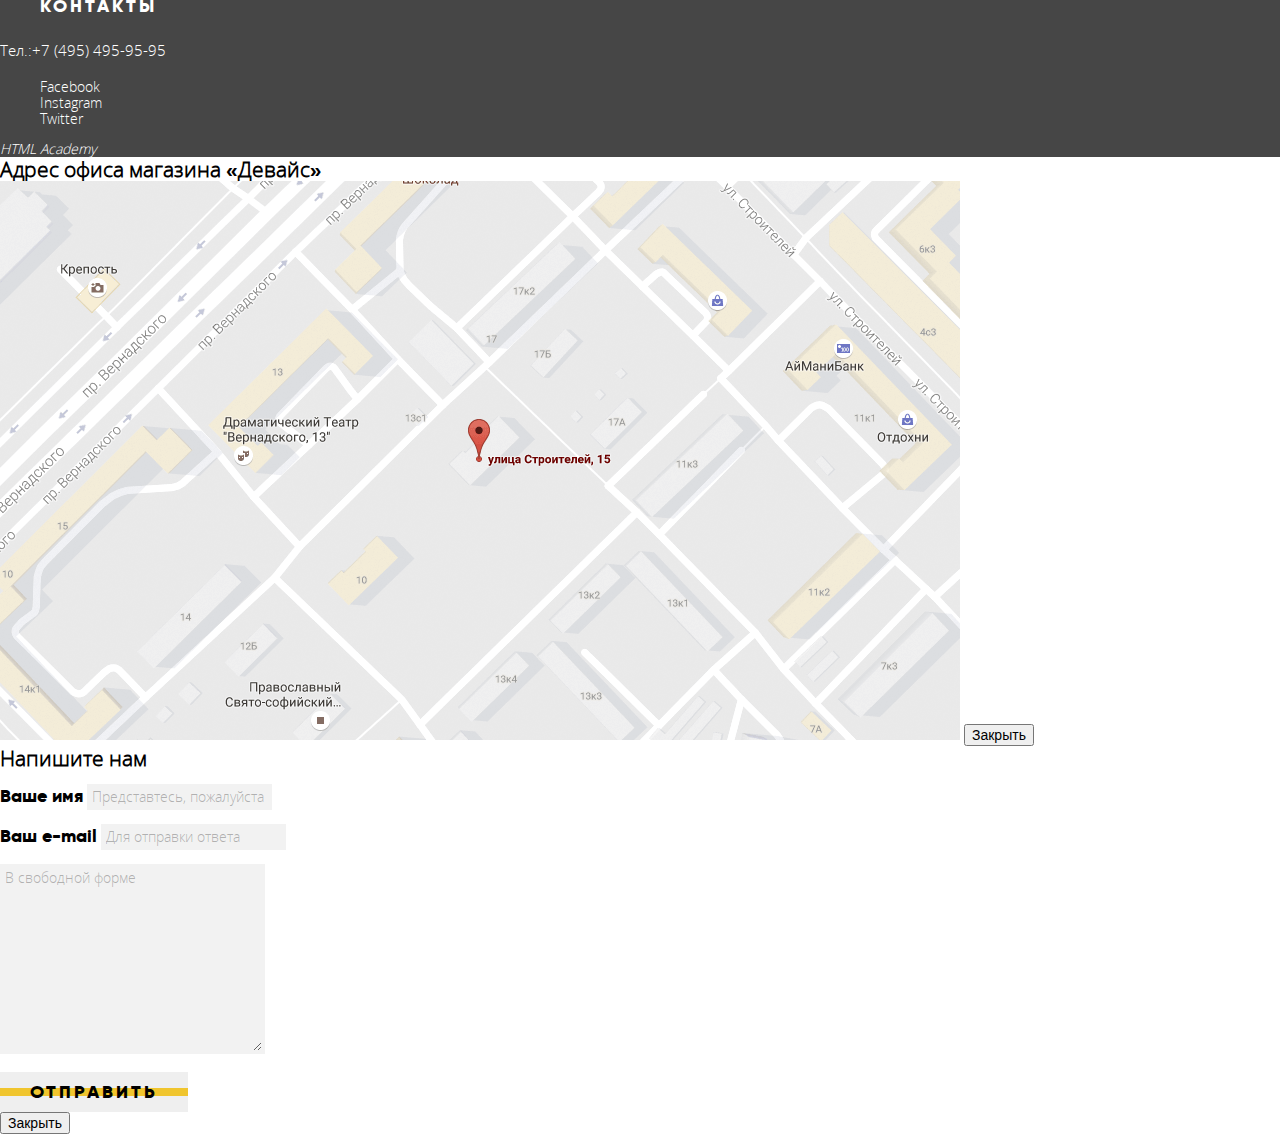
==== commit 23d64035: "base styles" ====
--- a/index.html
+++ b/index.html
@@ -1,289 +1,351 @@
 <!DOCTYPE html>
 <html lang="ru">
-  <head>
+  <head class="page"> 
     <meta charset="utf-8">
     <title>Магазин электро-товаров «Девайс»</title>
+    <link href="css/normalize.css" rel="stylesheet">
+    <link href="css/main.css" rel="stylesheet">
   </head>
-  <body>
+  <body class="page">
     <header class="main-header">
       <nav class="main-navigation">
-        <div class="main-header-col-left">
-          <a class="main-header-logo">Device</a>
-          <form action="https://echo.htmlacademy.ru">
-            <label for="search-field">Поиск по сайту</label>
-            <input type="search" placeholder="Поиск по сайту" id="search-field">
+        <div class="main-header__col_position_left">
+          <a class="main-logo">Device</a>
+          <form class="search-form" action="https://echo.htmlacademy.ru">
+            <label class="visually-hidden" for="search-field">Поиск по сайту</label>
+            <input class="search-form__input" type="search" placeholder="Поиск по сайту" id="search-field">
+            <input class="search-form__button" type="submit" value="Найти">
           </form>
-          <button class="button catalog-menu-button">Каталог товаров</button>
-          <ul class="catalog-menu">
-            <li><a href="#">Виртуальная реальность</a></li>
-            <li><a href="#">Фитнес-браслеты</a></li>
-            <li><a href="#">Квадрокоптеры</a></li>
-            <li><a href="monopods.html">Моноподы для селфи</a></li>
-            <li><a href="#">Умные часы</a></li>
-            <li><a href="#">Экшн-камеры</a></li>
+          <button class="catalog-navigation__button bold-upper-text">Каталог товаров</button>
+          <ul class="catalog-navigation">
+            <li class="catalog-navigation__item">
+              <a class="catalog-navigation__link" href="#">Виртуальная реальность</a>
+            </li>
+            <li class="catalog-navigation__item">
+              <a class="catalog-navigation__link" href="#">Фитнес-браслеты</a>
+            </li>
+            <li class="catalog-navigation__item">
+              <a class="catalog-navigation__link" href="#">Квадрокоптеры</a>
+            </li>
+            <li class="catalog-navigation__item">
+              <a class="catalog-navigation__link" href="monopods.html">Моноподы для селфи</a>
+            </li>
+            <li class="catalog-navigation__item">
+              <a class="catalog-navigation__link" href="#">Умные часы</a>
+            </li>
+            <li class="catalog-navigation__item">
+              <a class="catalog-navigation__link" href="#">Экшн-камеры</a>
+            </li>
           </ul>
         </div>
-        <div class="main-header-col-right">
+        <div class="main-header__col_position_right">
           <ul class="user-navigation">
-            <li><a href="#">Войти</a></li>
-            <li><a href="#">Сравнить</a></li>
-            <li><a href="#">Корзина</a></li>
+            <li class="user-navigation__item">
+              <a class="user-navigation__link"href="#">Войти</a>
+            </li>
+            <li class="user-navigation__item">
+              <a class="user-navigation__link"href="#">Сравнить</a>
+            </li>
+            <li class="user-navigation__item">
+              <a class="user-navigation__link"href="#">Корзина</a>
+            </li>
           </ul>     
-          <ul class="site-navigation">
-            <li><a href="#">Доставка</a></li>
-            <li><a href="#">Гарантия</a></li>
-            <li><a href="#">Контакты</a></li>
+          <ul class="site-navigation bold-upper-text">
+            <li class="site-navigation__item">
+              <a class="site-navigation__link" href="#">Доставка</a>
+            </li>
+            <li class="site-navigation__item">
+              <a class="site-navigation__link" href="#">Гарантия</a>
+            </li>
+            <li class="site-navigation__item">
+              <a class="site-navigation__link" href="#">Контакты</a>
+            </li>
           </ul>
         </div>
       </nav>
     </header>
-
+    
     <main class="container">
       <h1 class="visually-hidden">Магазин электро-товаров «Девайс»</h1>
-      <section class="popular-products">
+      <section class="products-section">
         <h2 class="visually-hidden">Самые популярные товары</h2>
-        <ul class="popular-products-list">
-          <li class="popular-products-item">
-            <h3 class="visually-hidden">Самая длинная палка для селфи</h3>
-            <p class="product-photo">
-              <img src="img/png/monopods.png" width="384" height="486" alt="Палки для селфи">
-            </p>
-            <div class="product-description">
-              <b class="product-slogan">Делай селфи, как Бен Стиллер!</b>
-              <p class="products-text">Самая длинная палка для селфи доступна в нашем магазине.
-                Восемь (Восемь, Карл!) метров длинной и весом всего 5 килограмм.</p>
-            </div>
-            <a class="button" href="#">Подробнее</a>
-            <table class="product-features">
-              <tr>
-                <th>Длина палки</th>
-                <th>Вес палки</th>
-                <th>Материал</th>
-              </tr>
-              <tr>
-                <td>8,5 м</td>
-                <td>5 кг</td>
-                <td>Карбон</td>
-              </tr>
-            </table>
-          </li>
-          <li class="popular-products-item">
-            <h3 class="visually-hidden">Фитнес-браслет</h3>
-            <p class="product-photo">
-              <img src="img/png/fitness-bracelet.png" width="345" height="485" alt="Фитнес-браслет">
-            </p>
-            <div class="product-description">
-              <b class="product-slogan">Худеем правильно!</b>
-              <p class="products-text">Мотивирующие фитнес-браслеты помогут найти в себе силы
-                не пропускать занятия и соблюдать диету.</p>
-            </div>
-            <a class="button" href="#">Подробнее</a>
-            <table class="product-features">
-              <tr>
-                <th>Без подрязядки</th>
-              </tr>
-              <tr>
-                <td>48 часов</td>
-              </tr>
-            </table>
-          </li>
-          <li class="popular-products-item">
-            <h3 class="visually-hidden">Квадрокоптер</h3>
-            <p class="product-photo">
-              <img src="img/png/quadrocopter.png" width="526" height="334" alt="Квадрокоптер">
-            </p>
-            <div class="product-description">
-              <b class="product-slogan">Порхает как бабочка, жалит как пчела!</b>
-              <p class="products-text">Этот обычный, на первый взгляд, квадрокоптер
-                оснащен мощным лазером, замаскированным под стандартную камеру.
-              </p>
-            </div>
-            <a class="button" href="#">Подробнее</a>
-            <table class="product-features">
-              <tr>
-                <th>Дальность полета</th>
-                <th>Радиус поражения</th>
-              </tr>
-              <tr>
-                <td>800 м</td>
-                <td>50 м</td>
-              </tr>
-            </table>
-          </li>
-        </ul>
-        <ul class="popular-products-buttons">
-          <li><button>Первый товар</button></li>
-          <li><button>Второй товар</button></li>
-          <li><button>Третий товар</button></li>
-        </ul>
-      </section>
-
-      <section class="categories">
+        <ol class="products-slideshow">
+          <li class="products-slideshow__slide">
+            <arcticle class="best-product">
+              <h3 class="visually-hidden">Самая длинная палка для селфи</h3>
+              <img class="best-product__photo" src="img/png/monopods.png" width="384" height="486" alt="Палки для селфи">
+              <div class="best-product__description">
+                <b class="best-product__slogan heading">Делай селфи, как Бен Стиллер!</b>
+                <p class="best-product__text paragraph">Самая длинная палка для селфи доступна в нашем магазине.
+                  Восемь (Восемь, Карл!) метров длинной и весом всего 5 килограмм.
+                </p>
+                <a class="button best-product__button" href="#">Подробнее</a>
+                <table class="best-product__table">
+                  <tr class="best-product__table-row">
+                    <th>Длина палки</th>
+                    <th>Вес палки</th>
+                    <th>Материал</th>
+                  </tr>
+                  <tr class="best-product__table-row">
+                    <td>8,5 м</td>
+                    <td>5 кг</td>
+                    <td>Карбон</td>
+                  </tr>
+                </table>
+              </div>
+            </arcticle>
+          </li>
+          <li class="products-slideshow__slide">
+            <arcticle class="best-product">
+              <h3 class="visually-hidden">Фитнес-браслет</h3>
+              <img class="best-product__photo" src="img/png/fitness-bracelet.png" width="345" height="485" alt="Фитнес-браслет">
+              <div class="best-product__description">
+                <b class="best-product__slogan heading">Худеем правильно!</b>
+                <p class="best-product__text paragraph">Мотивирующие фитнес-браслеты помогут найти в себе силы
+                  не пропускать занятия и соблюдать диету.
+                </p>
+                <a class="button best-product__button" href="#">Подробнее</a>
+                <table class="best-product__table">
+                  <tr class="best-product__table-row">
+                    <th>Без подрязядки</th>
+                  </tr>
+                  <tr class="best-product__table-row">
+                    <td>48 часов</td>
+                  </tr>
+                </table>
+              </div>
+            </arcticle>
+          </li>
+          <li class="products-slideshow__slide">
+            <arcticle class="best-product">
+              <h3 class="visually-hidden">Квадрокоптер</h3>
+              <img class="best-product__photo" src="img/png/quadrocopter.png" width="526" height="334" alt="Квадрокоптер">
+              <div class="best-product__description">
+                <b class="best-product__slogan heading">Порхает как бабочка, жалит как пчела!</b>
+                <p class="best-product__text paragraph">Этот обычный, на первый взгляд, квадрокоптер
+                  оснащен мощным лазером, замаскированным под стандартную камеру.
+                </p>
+                <a class="button best-product__button" href="#">Подробнее</a>
+                <table class="best-product__table">
+                  <tr class="best-product__table-row">
+                    <th>Дальность полета</th>
+                    <th>Радиус поражения</th>
+                  </tr>
+                  <tr class="best-product__table-row">
+                    <td>800 м</td>
+                    <td>50 м</td>
+                  </tr>
+                </table>
+              </div>
+            </arcticle>
+          </li>
+        </ol>
+        <ul class="products-slideshow__buttons">
+          <li class="products-slideshow__buttons-item">
+            <button class="products-slideshow__button">Первый товар</button>
+          </li>
+          <li class="products-slideshow__buttons-item">
+            <button class="products-slideshow__button">Второй товар</button>
+          </li>
+          <li class="products-slideshow__buttons-item">
+            <button class="products-slideshow__button">Третий товар</button>
+          </li>
+        </ul>
+      </section>
+
+      <nav class="categories">
         <h2 class="visually-hidden">Категории товаров</h2>
-        <ul class="categories-list">
-          <li class="categories-item">
-            <a class="categories-button" href="#">Виртуальная реальность</a>
-          </li>
-          <li class="categories-item">
-            <a class="categories-button" href="#">Моноподы для селфи</a>
-          </li>
-          <li class="categories-item">
-            <a class="categories-button" href="#">Экшн-камеры</a>
-          </li>
-          <li class="categories-item">
-            <a class="categories-button" href="#">Фитнес-браслеты</a>
-          </li>
-          <li class="categories-item">
-            <a class="categories-button" href="#">Умные часы</a>
-          </li>
-          <li class="categories-item">
-            <a class="categories-button" href="#">Квадрокоптеры</a>
-          </li>
-        </ul>
-        <!-- Декоративные картинки вставляем с помощью css -->
-      </section>
-
-      <section class="services">
+        <ul class="categories__list">
+          <li class="categories__item">
+            <a class="categories__link" href="#">Виртуальная реальность</a>
+          </li>
+          <li class="categories__item">
+            <a class="categories__link" href="#">Моноподы для селфи</a>
+          </li>
+          <li class="categories__item">
+            <a class="categories__link" href="#">Экшн-камеры</a>
+          </li>
+          <li class="categories__item">
+            <a class="categories__link" href="#">Фитнес-браслеты</a>
+          </li>
+          <li class="categories__item">
+            <a class="categories__link" href="#">Умные часы</a>
+          </li>
+          <li class="categories__item">
+            <a class="categories__link" href="#">Квадрокоптеры</a>
+          </li>
+        </ul>
+      </nav>
+
+      <section class="services-section">
         <h2 class="visually-hidden">Услуги</h2>
-        <ul class="services-list">
-          <li class="services-item">
-            <h3>Доставка</h3>
-            <p>Мы с удовольствием доставим ваш товар прямо к вашему
+        <ul class="services__buttons">
+          <li class="services__buttons-item">
+            <button class="button services__button">Доставка</button>
+          </li>
+          <li class="services__buttons-item">
+            <button class="button services__button">Гарантия</button>
+          </li>
+          <li class="services__buttons-item">
+            <button class="button services__button">Кредит</button>
+          </li>
+        </ul>
+        <ul class="services">
+          <li class="services__item">
+            <h3 class="services__heading heading">Доставка</h3>
+            <p class="services__description paragraph">Мы с удовольствием доставим ваш товар прямо к вашему
               подъезду совершенно бесплатно! Ведь мы неплохо заработаем,
               поднимая его на ваш этаж.</p>
-            <button class="button">Доставка</button>
-          </li>
-          <li class="services-item">
-            <h3>Гарантия</h3>
-            <p>Если из-за возгорания купленного у нас товара 
+          </li>
+          <li class="services__item">
+            <h3 class="services__heading heading">Гарантия</h3>
+            <p class="services__description paragraph">Если из-за возгорания купленного у нас товара 
               у вас сгорит дом - не переживайте, мы выдадим вам новый
               Товар, не дом, конечно же.</p>
-            <button class="button">Гарантия</button>
-          </li>
-          <li class="services-item">
-            <h3>Кредит</h3>
-            <p>Залезть в долговую яму стало проще!
+          </li>
+          <li class="services__item">
+            <h3 class="services__heading heading">Кредит</h3>
+            <p class="services__description paragraph">Залезть в долговую яму стало проще!
               Кредитные консультанты подберут для вас наиболее выгодные условия кредита.
               Выгодные для нашего банка, разумеется.</p>
-            <button class="button">Кредит</button>
-          </li>
-        </ul>
-        <!-- Декоративные картинки вставляем с помощью css -->
-      </section>
-
-      <section class="partners">
+          </li>
+        </ul>
+      </section>
+
+      <section class="partners-section">
         <h2 class="visually-hidden">Наши партнеры</h2>
-        <ul class="portners-list">
-          <li class="partners-item">
-            <a href="#">
-              <img src="img/png/logo-dji.png" width="260" height="100" alt="Логотип компании-партнера">
+        <ul class="partners">
+          <li class="partners__item">
+            <a class="partners__link" href="#">
+              <img src="img/png/logo-dji.png" width="260" height="100" alt="Логотип компании-партнера «DJI»">
             </a>
           </li>
-          <li class="partners-item">
-            <a href="#">
-              <img src="img/png/logo-spgadgets.png" width="260" height="100" alt="Логотип компании-партнера">
+          <li class="partners__item">
+            <a class="partners__link" href="#">
+              <img src="img/png/logo-spgadgets.png" width="260" height="100" alt="Логотип компании-партнера «SP Gadgets»">
             </a>
           </li>
-          <li class="partners-item">
-            <a href="#">
-              <img src="img/png/logo-gopro.png" width="260" height="100" alt="Логотип компании-партнера">
+          <li class="partners__item">
+            <a class="partners__link" href="#">
+              <img src="img/png/logo-gopro.png" width="260" height="100" alt="Логотип компании-партнера «GoPro»">
             </a>
           </li>
-          <li class="partners-item">
-            <a href="#">
-              <img src="img/png/logo-vive.png" width="260" height="100" alt="Логотип компании-партнера">
+          <li class="partners__item">
+            <a class="partners__link" href="#">
+              <img src="img/png/logo-vive.png" width="260" height="100" alt="Логотип компании-партнера «Vive»">
             </a>
           </li>
         </ul>
       </section>
 
-      <section class="info">
-        <h2>О нас</h2>
-        <p>Огромный выбор гатжетов не оставит равнодушным гика, который есть в каждом из нас.</p>
-        <p>Мы можем доставить ваш товар в самые отдаленные точки России!
+      <section class="info-section">
+        <h2 class="heading">О нас</h2>
+        <p class="paragraph">Огромный выбор гатжетов не оставит равнодушным гика, который есть в каждом из нас.</p>
+        <p class="paragraph">Мы можем доставить ваш товар в самые отдаленные точки России!
           DEVICE работает со многими транспортными кампаниями.
         </p>
-        <ul>
-          <li>
-            <a href="#">Деловые линии</a>
-          </li>
-          <li>
-            <a href="#">Автотрейдинг</a>
-          </li>
-          <li>
-            <a href="#">ЖелДорЭкспедиция</a>
+        <ul class="post-partners">
+          <li class="post-partners__item">
+            Деловые линии
+          </li>
+          <li class="post-partners__item">
+            Автотрейдинг
+          </li>
+          <li class="post-partners__item">
+            ЖелДорЭкспедиция
           </li>
         </ul>
         <a href="#" class="button">Подробнее о нас</a>
       </section>
 
-      <section class="contacts">
-        <h2>Контакты</h2>
-        <p>Вы можете забрать товар сами, заехав в наш офис. 
+      <section class="contacts-section">
+        <h2 class="heading">Контакты</h2>
+        <p class="paragraph">Вы можете забрать товар сами, заехав в наш офис. 
           Заодно вы сможете проверить работоспособность покупки.
           Всякое бывает.</p>
-        <p contacts-map>
+        <a class="contacts-map" href="#">
           <img src="img/png/map.png" width="560" height="222" alt="Карта с местоположением офиса магазина «Девайс» по адресу город Москва, улица строителей, дом 15">
-        </p>
+        </a>
       </section>
       <a href="#" class="button">Напишите нам</a>
     </main>
 
     <footer class="main-footer">
-      <div class="main-footer-col-left">
-        <a class="main-footer-logo">Device</a>
-        <p>г.Москва, ул.Строителей, 15</p>
+      <div class="main-footer__row_position_top">
+        <a class="main-logo main-logo_color_yellow">Device</a>
+        <ul class="user-navigation user-navigation_theme_light">
+          <li class="user-navigation__item">
+            <a class="user-navigation__link"href="#">Войти</a>
+          </li>
+          <li class="user-navigation__item">
+            <a class="user-navigation__link"href="#">Сравнить</a>
+          </li>
+          <li class="user-navigation__item">
+            <a class="user-navigation__link"href="#">Корзина</a>
+          </li>
+        </ul> 
       </div>
-      <div class="main-footer-col-center">
-        <ul class="site-navigation">
-          <li><a href="#">Доставка</a></li>
-          <li><a href="#">Гарантия</a></li>
-          <li><a href="#">Контакты</a></li>
-        </ul>
+      <div class="main-footer__row_position_center">
+        <address class="copyright__address">г.Москва, ул.Строителей, 15</address>
+        <ul class="site-navigation site-navigation_theme_light bold-upper-text">
+          <li class="site-navigation__item">
+            <a class="site-navigation__link" href="#">Доставка</a>
+          </li>
+          <li class="site-navigation__item">
+            <a class="site-navigation__link" href="#">Гарантия</a>
+          </li>
+          <li class="site-navigation__item">
+            <a class="site-navigation__link" href="#">Контакты</a>
+          </li>
+        </ul>
+        <address class="copyright__phone">
+          <a href="tel:84954959595">Тел.:+7 (495) 495-95-95</a>
+        </address>
+      </div>
+      <div class="main-footer__row_position_bottom">
         <ul class="socials">
-          <li class="socials__item"><a href="#">Facebook</a></li>
-          <li class="socials__item"><a href="#">Instagram</a></li>
-          <li class="socials__item"><a href="#">Twitter</a></li>
-          <!-- Декоративные картинки вставляем с помощью css -->
-        </ul>
-      </div>
-      <div class="main-footer-col-right">
-        <ul class="user-navigation">
-          <li><a href="#">Войти</a></li>
-          <li><a href="#">Сравнить</a></li>
-          <li><a href="#">Корзина</a></li>
-        </ul>
-        <a href="tel:84954959595">Тел.:+7 (495) 495-95-95</a>
-        <a href="https://htmlacademy.ru">HTML Academy</a>
+          <li class="socials__item">
+            <a class="socials__link" href="#">Facebook</a>
+          </li>
+          <li class="socials__item">
+            <a class="socials__link" href="#">Instagram</a>
+          </li>
+          <li class="socials__item">
+            <a class="socials__link" href="#">Twitter</a>
+          </li>
+        </ul>
+        <address class="copyright__sponsor">
+          <a href="https://htmlacademy.ru">HTML Academy</a>
+        </address>
       </div>
     </footer>
 
-    <section class="modal modal-map">
+    <section class="modal map-section">
       <h2 class="visually-hidden">Адрес офиса магазина «Девайс»</h2>
       <a class="modal-map-link" href="#">
         <img src="img/png/map-big.png" width="960" height="559" alt="Карта с местоположением офиса магазина «Девайс» по адресу город Москва, улица строителей, дом 15">
       </a>
-      <button class="modal-close">Закрыть</button>
+      <button class="modal__button">Закрыть</button>
     </section>
 
-    <section class="modal modal-feetback">
+    <section class="modal feetback-section">
       <h2 class="visually-hidden">Напишите нам</h2>
-      <form action="https://echo.htmlacademy.ru">
+      <form class="feetback-form" action="https://echo.htmlacademy.ru">
         <p>
-          <label for="user-name-field">Ваше имя</label>
-          <input type="text" name="user-name" id="user-name-field" placeholder="Представтесь, пожалуйста">
+          <label class="feetback-form__label" for="user-name-field">Ваше имя</label>
+          <input class="feetback-form__input" type="text" name="user-name" id="user-name-field" placeholder="Представтесь, пожалуйста">
         </p>
         <p>
-          <label for="user-name-field">Ваш e-mail</label>
-          <input type="email" name="user-email" id="user-email-field" placeholder="Для отправки ответа">
+          <label class="feetback-form__label" for="user-name-field">Ваш e-mail</label>
+          <input class="feetback-form__input" type="email" name="user-email" id="user-email-field" placeholder="Для отправки ответа">
         </p>
         <p>
-          <label for="review-area"></label>
-          <textarea name="review" id="review-area" cols="30" rows="10" placeholder="В свободной форме"></textarea>
+          <label class="feetback-form__label" for="review-area"></label>
+          <textarea class="feetback-form__textarea" name="review" id="review-area" cols="30" rows="10" placeholder="В свободной форме"></textarea>
         </p>
         <input class="button" type="submit" value="Отправить">
       </form>
-      <button class="modal-close">Закрыть</button>
+      <button class="modal__button">Закрыть</button>
     </section>
   </body>
 </html>
--- a/css/main.css
+++ b/css/main.css
@@ -0,0 +1,27 @@
+@import url("fonts.css");
+@import url("base.css");
+@import url("text.css");
+@import url("button.css");
+@import url("main-header.css");
+@import url("search-form.css");
+@import url("user-navigation.css");
+@import url("catalog-navigation.css");
+@import url("site-navigation.css");
+@import url("products-slideshow.css");
+@import url("best-product.css");
+@import url("categories.css");
+@import url("services.css");
+@import url("partners.css");
+@import url("post-partners.css");
+@import url("main-footer.css");
+@import url("copyright.css");
+@import url("socials.css");
+@import url("feetback-form.css");
+@import url("breadcrumbs.css");
+@import url("filters-section.css");
+@import url("filters-form.css");
+@import url("catalog-section.css");
+@import url("sorting.css");
+@import url("catalog.css");
+@import url("product.css");
+@import url("pagination.css");
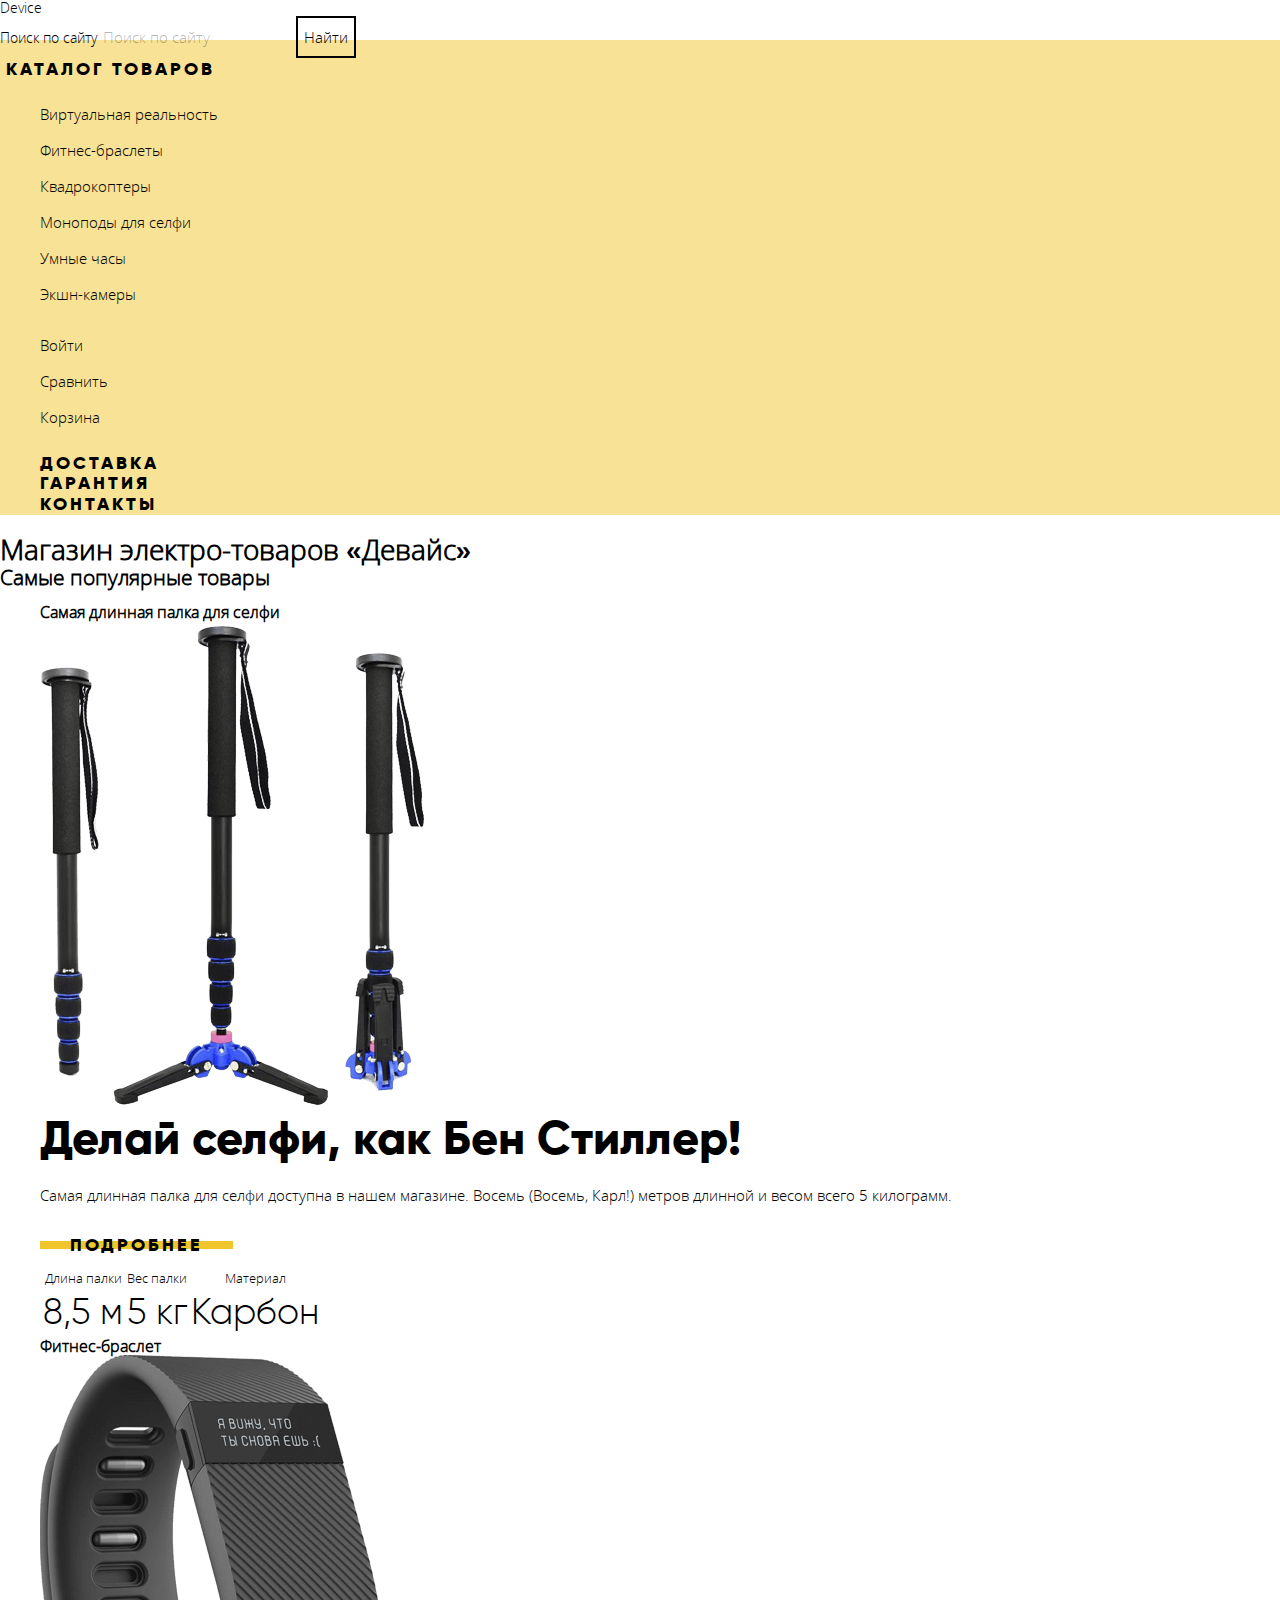
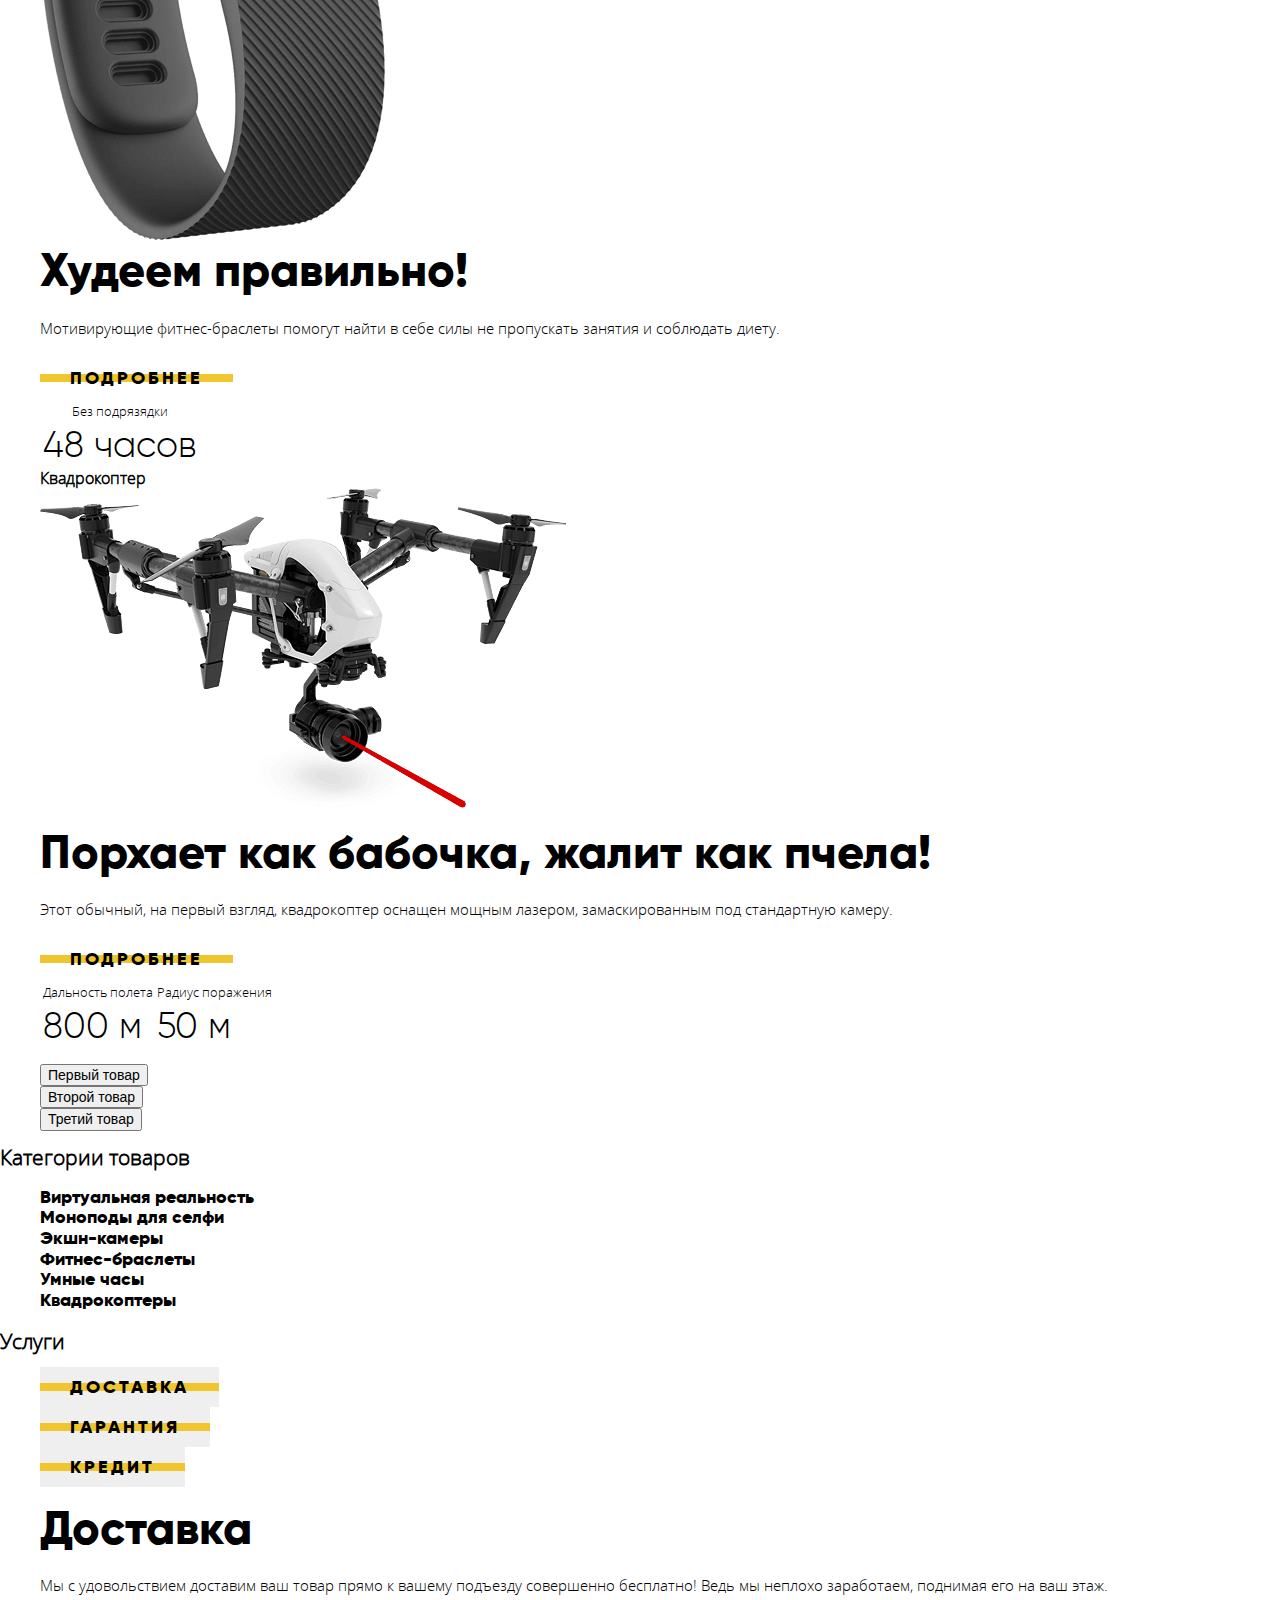
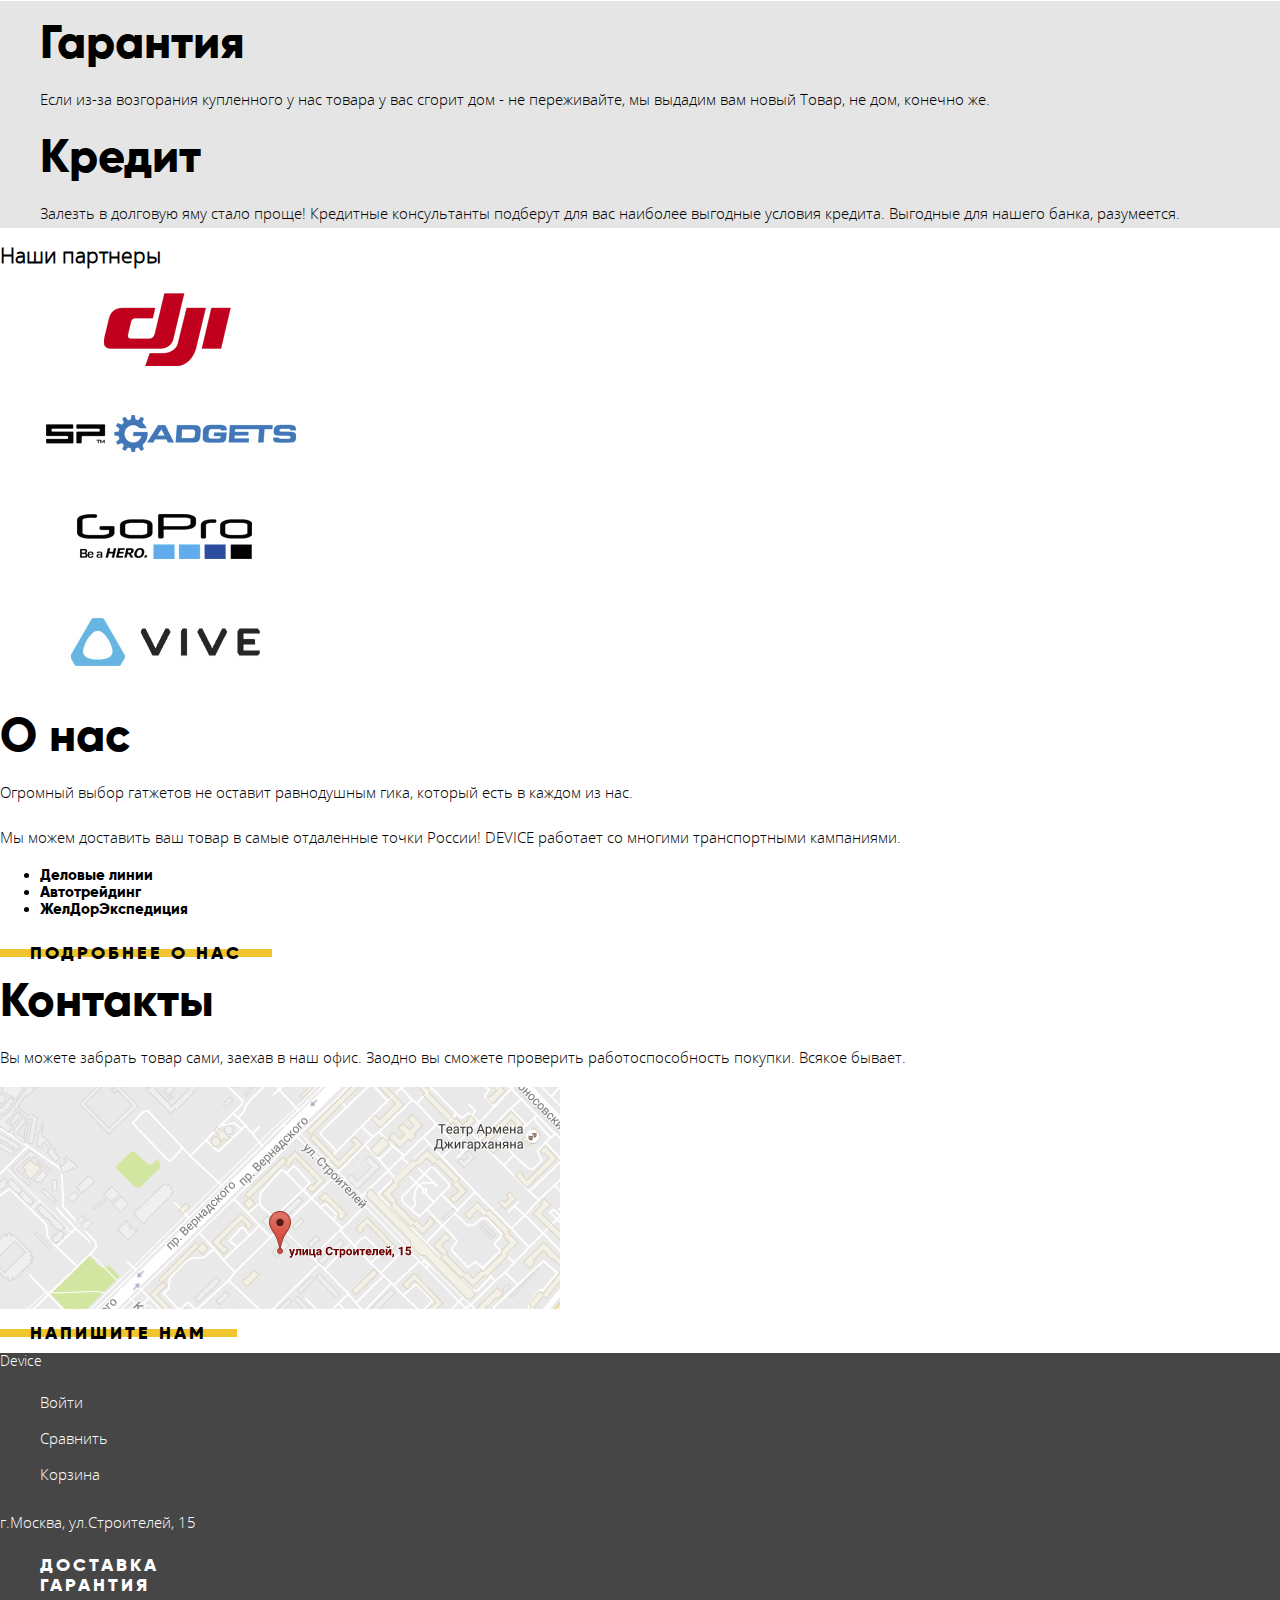
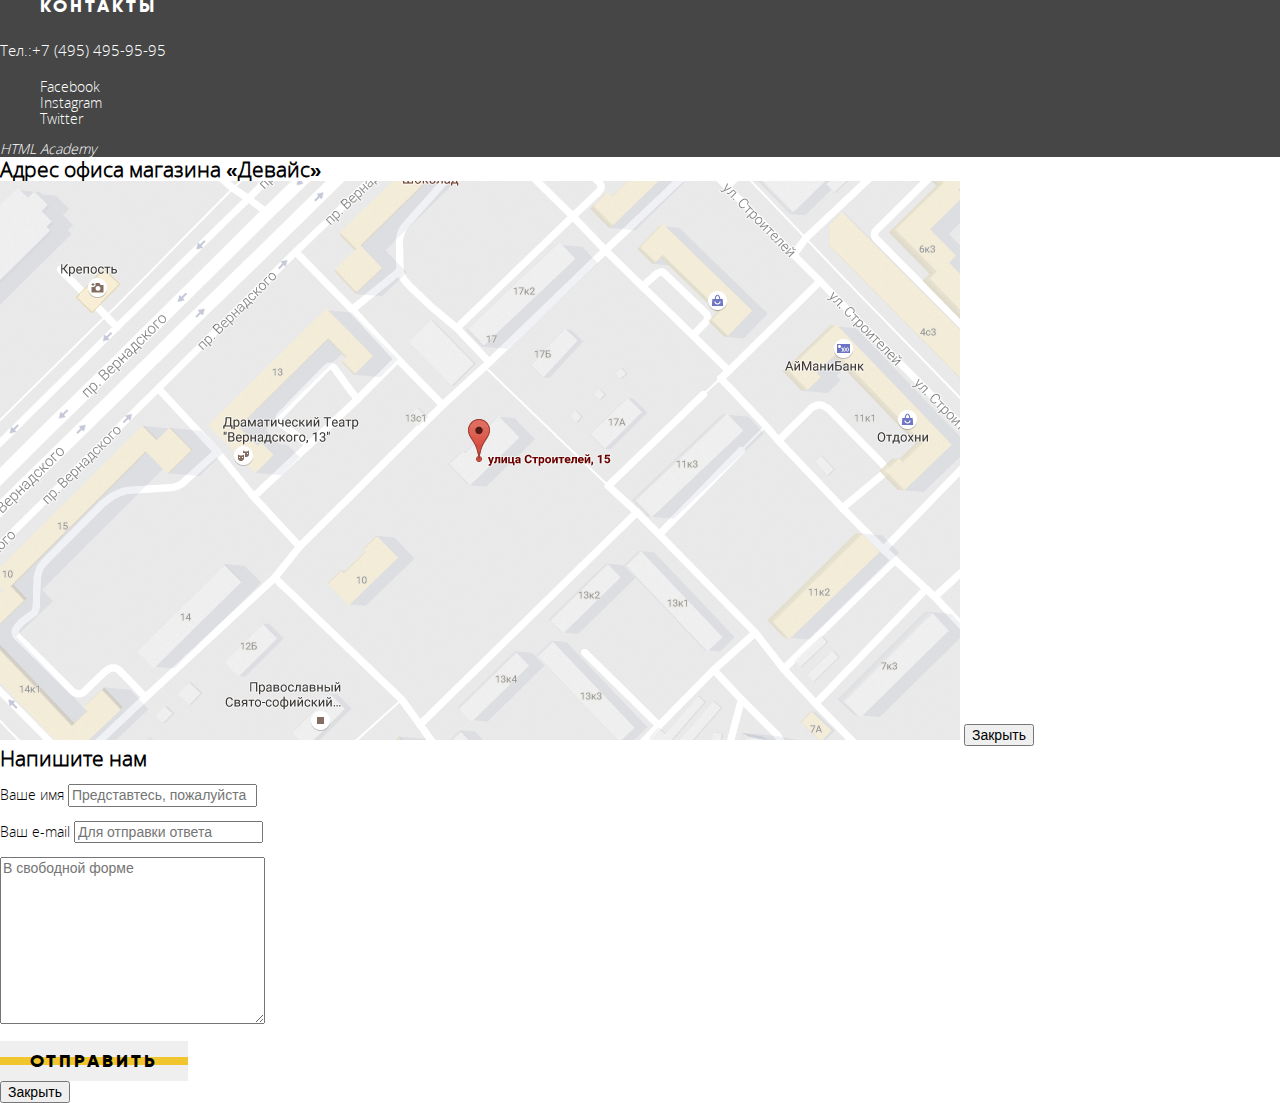
==== commit 009ea09b: "feedback" ====
--- a/index.html
+++ b/index.html
@@ -328,20 +328,20 @@
       <button class="modal__button">Закрыть</button>
     </section>
 
-    <section class="modal feetback-section">
+    <section class="modal feedback-section">
       <h2 class="visually-hidden">Напишите нам</h2>
-      <form class="feetback-form" action="https://echo.htmlacademy.ru">
+      <form class="feedback-form" action="https://echo.htmlacademy.ru">
         <p>
-          <label class="feetback-form__label" for="user-name-field">Ваше имя</label>
-          <input class="feetback-form__input" type="text" name="user-name" id="user-name-field" placeholder="Представтесь, пожалуйста">
+          <label class="feedback-form__label" for="user-name-field">Ваше имя</label>
+          <input class="feedback-form__input" type="text" name="user-name" id="user-name-field" placeholder="Представтесь, пожалуйста">
         </p>
         <p>
-          <label class="feetback-form__label" for="user-name-field">Ваш e-mail</label>
-          <input class="feetback-form__input" type="email" name="user-email" id="user-email-field" placeholder="Для отправки ответа">
+          <label class="feedback-form__label" for="user-name-field">Ваш e-mail</label>
+          <input class="feedback-form__input" type="email" name="user-email" id="user-email-field" placeholder="Для отправки ответа">
         </p>
         <p>
-          <label class="feetback-form__label" for="review-area"></label>
-          <textarea class="feetback-form__textarea" name="review" id="review-area" cols="30" rows="10" placeholder="В свободной форме"></textarea>
+          <label class="feedback-form__label" for="review-area"></label>
+          <textarea class="feedback-form__textarea" name="review" id="review-area" cols="30" rows="10" placeholder="В свободной форме"></textarea>
         </p>
         <input class="button" type="submit" value="Отправить">
       </form>
--- a/css/main.css
+++ b/css/main.css
@@ -16,7 +16,7 @@
 @import url("main-footer.css");
 @import url("copyright.css");
 @import url("socials.css");
-@import url("feetback-form.css");
+@import url("feedback-form.css");
 @import url("breadcrumbs.css");
 @import url("filters-section.css");
 @import url("filters-form.css");
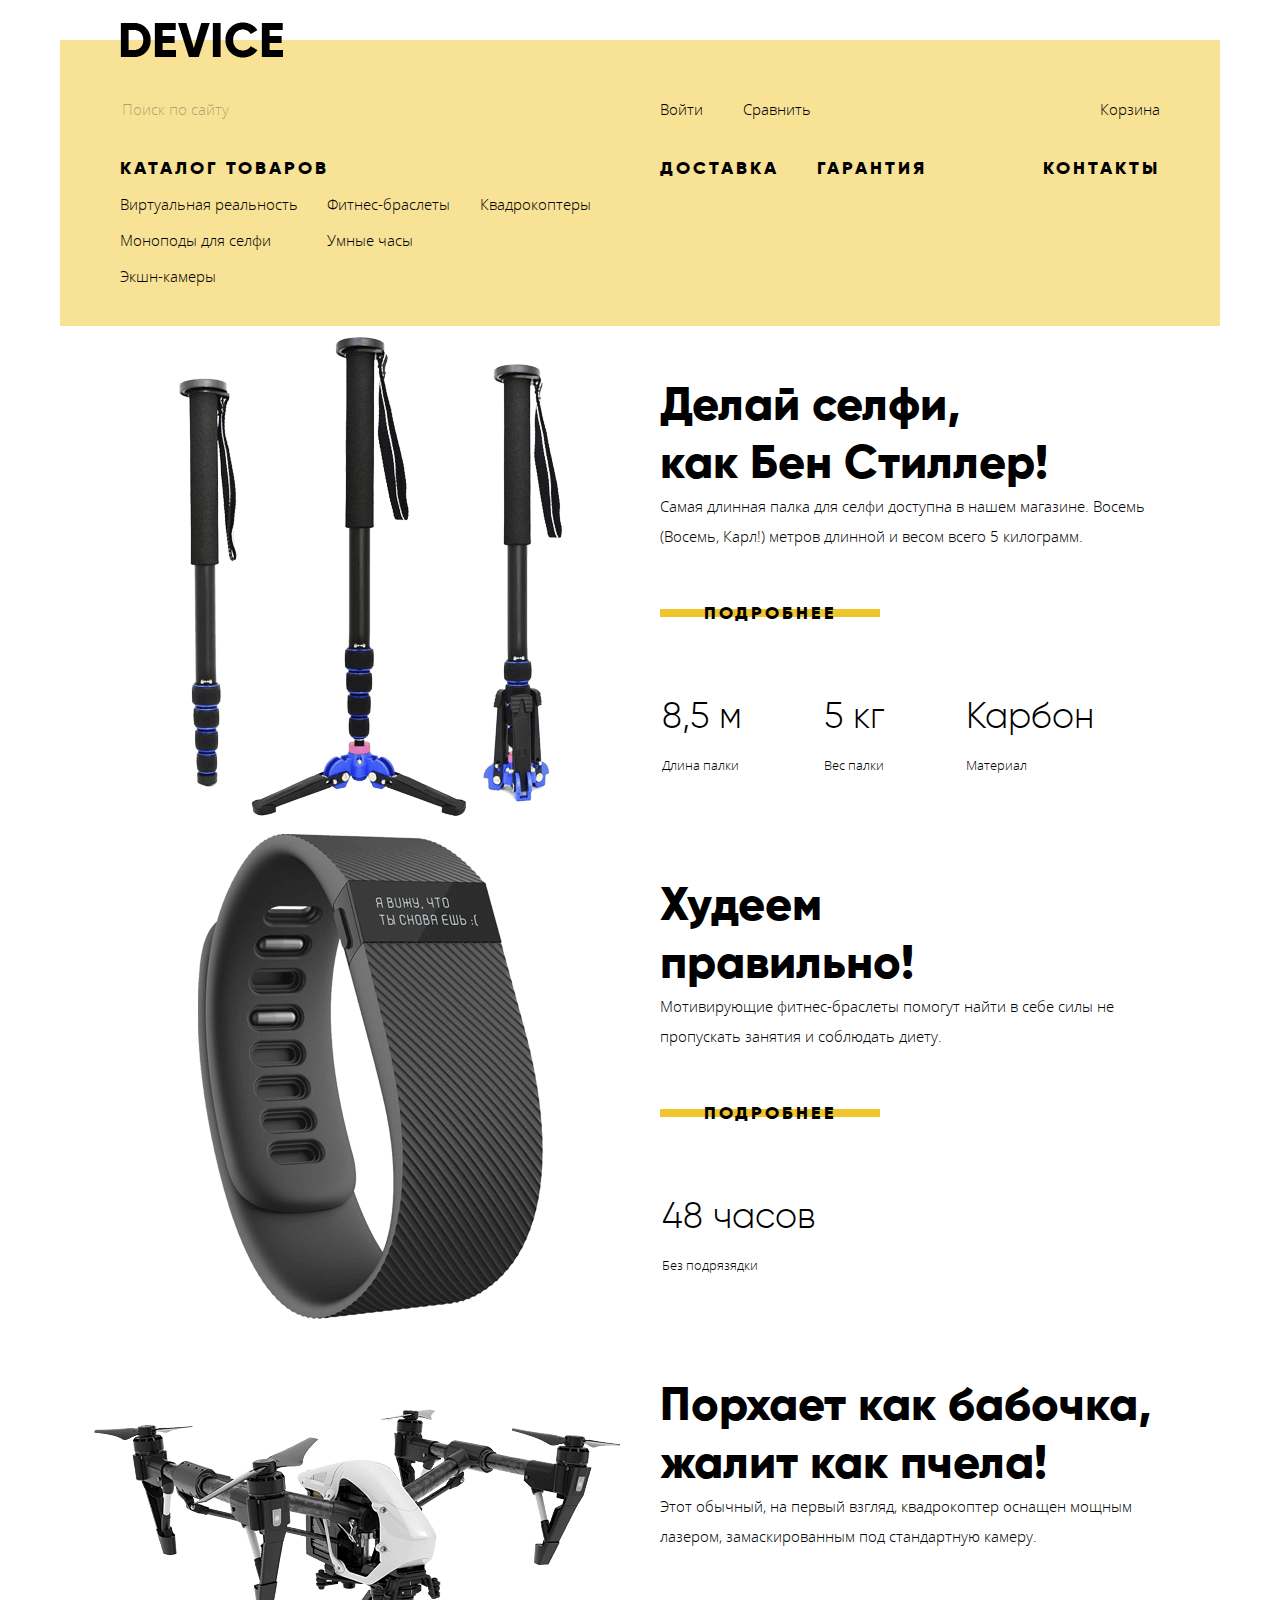
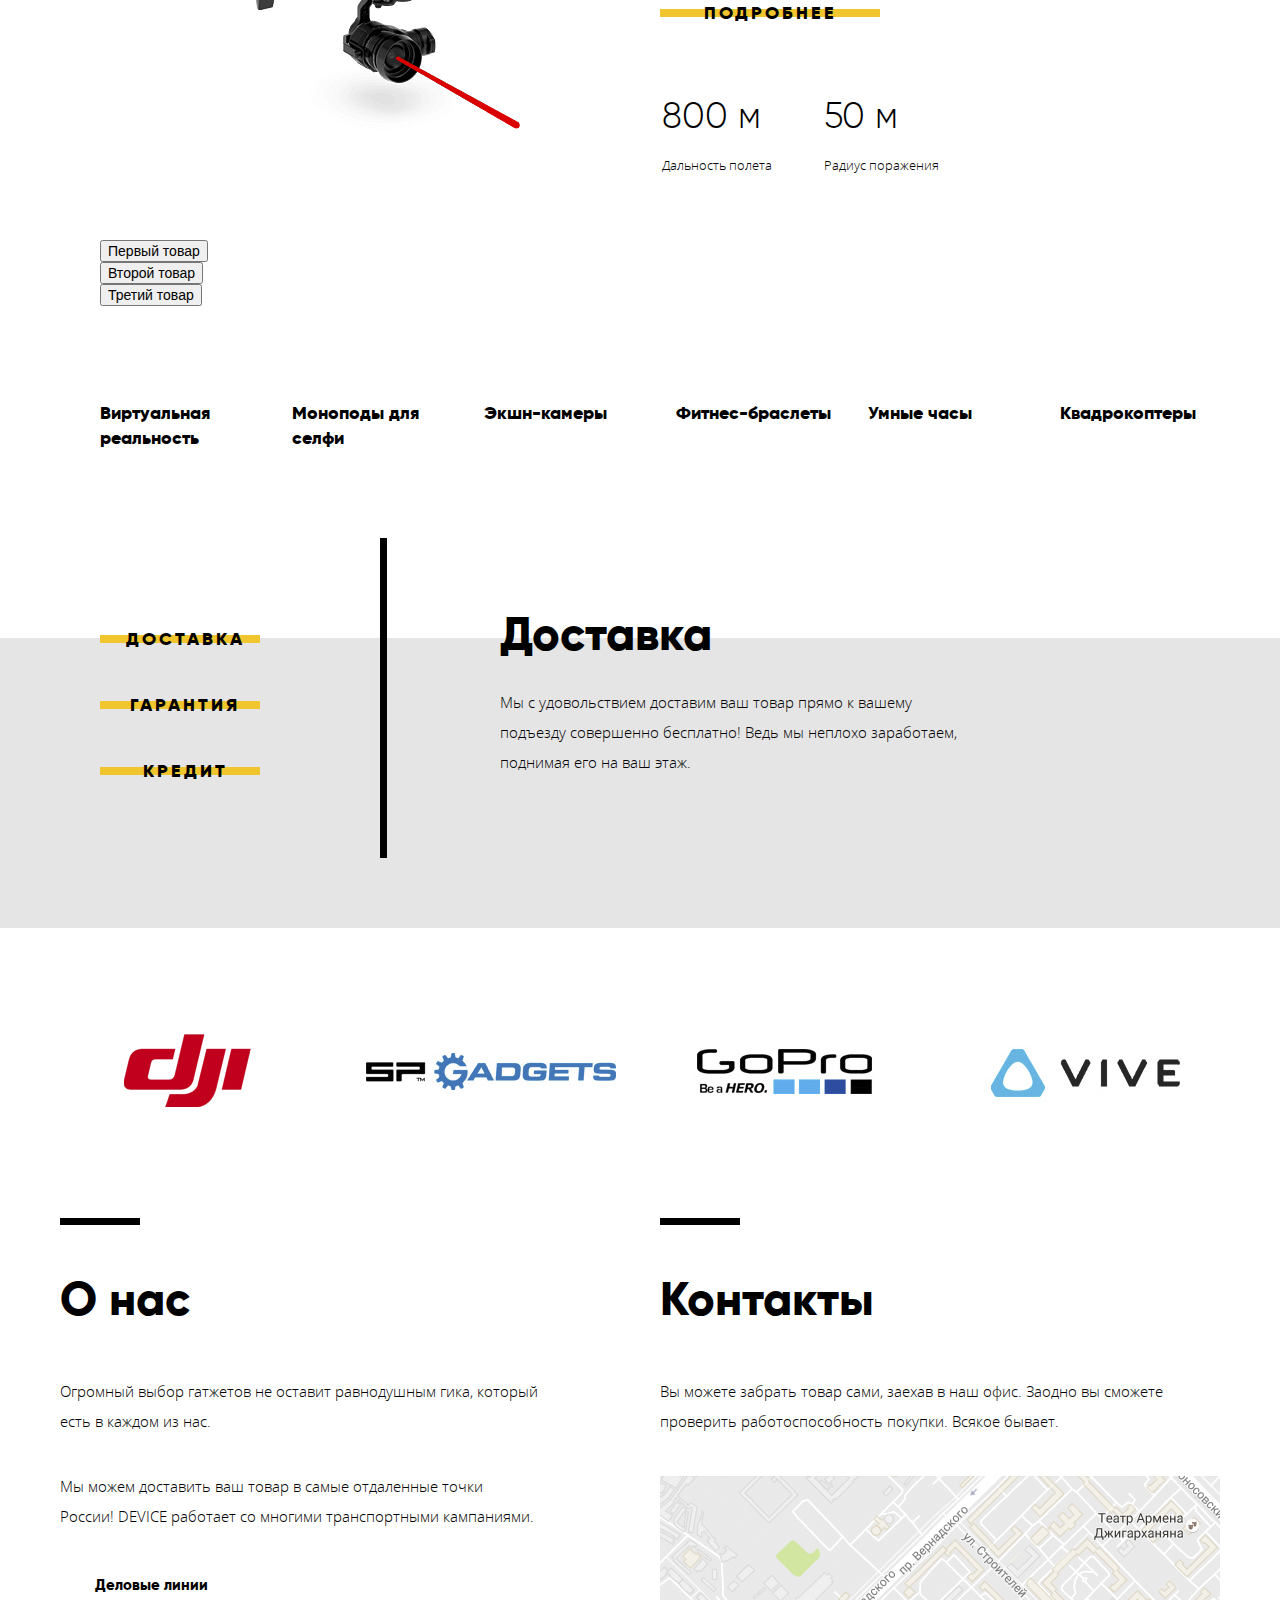
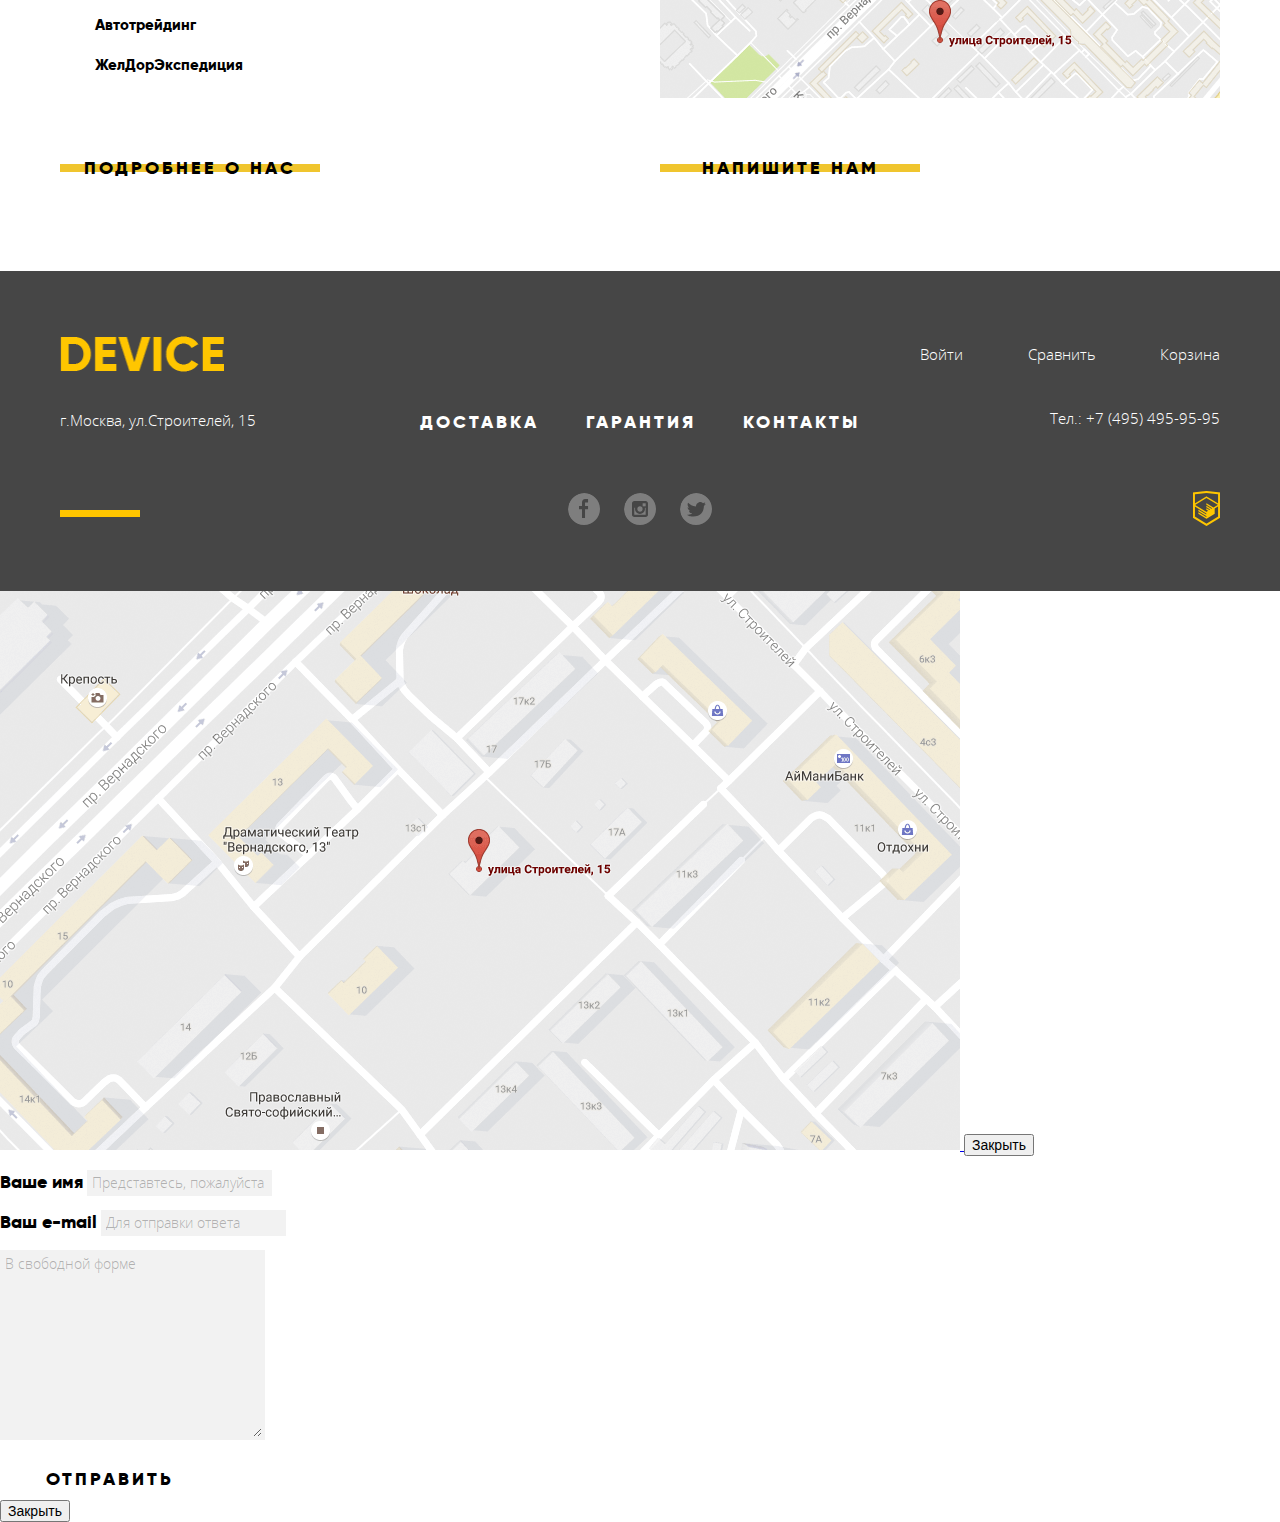
==== commit aebe8369: "Base layout" ====
--- a/index.html
+++ b/index.html
@@ -1,6 +1,6 @@
 <!DOCTYPE html>
 <html lang="ru">
-  <head class="page"> 
+  <head> 
     <meta charset="utf-8">
     <title>Магазин электро-товаров «Девайс»</title>
     <link href="css/normalize.css" rel="stylesheet">
@@ -8,315 +8,347 @@
   </head>
   <body class="page">
     <header class="main-header">
-      <nav class="main-navigation">
-        <div class="main-header__col_position_left">
-          <a class="main-logo">Device</a>
-          <form class="search-form" action="https://echo.htmlacademy.ru">
-            <label class="visually-hidden" for="search-field">Поиск по сайту</label>
-            <input class="search-form__input" type="search" placeholder="Поиск по сайту" id="search-field">
-            <input class="search-form__button" type="submit" value="Найти">
-          </form>
-          <button class="catalog-navigation__button bold-upper-text">Каталог товаров</button>
-          <ul class="catalog-navigation">
-            <li class="catalog-navigation__item">
-              <a class="catalog-navigation__link" href="#">Виртуальная реальность</a>
-            </li>
-            <li class="catalog-navigation__item">
-              <a class="catalog-navigation__link" href="#">Фитнес-браслеты</a>
-            </li>
-            <li class="catalog-navigation__item">
-              <a class="catalog-navigation__link" href="#">Квадрокоптеры</a>
-            </li>
-            <li class="catalog-navigation__item">
-              <a class="catalog-navigation__link" href="monopods.html">Моноподы для селфи</a>
-            </li>
-            <li class="catalog-navigation__item">
-              <a class="catalog-navigation__link" href="#">Умные часы</a>
-            </li>
-            <li class="catalog-navigation__item">
-              <a class="catalog-navigation__link" href="#">Экшн-камеры</a>
-            </li>
-          </ul>
-        </div>
-        <div class="main-header__col_position_right">
-          <ul class="user-navigation">
-            <li class="user-navigation__item">
-              <a class="user-navigation__link"href="#">Войти</a>
-            </li>
-            <li class="user-navigation__item">
-              <a class="user-navigation__link"href="#">Сравнить</a>
-            </li>
-            <li class="user-navigation__item">
-              <a class="user-navigation__link"href="#">Корзина</a>
-            </li>
-          </ul>     
-          <ul class="site-navigation bold-upper-text">
-            <li class="site-navigation__item">
-              <a class="site-navigation__link" href="#">Доставка</a>
-            </li>
-            <li class="site-navigation__item">
-              <a class="site-navigation__link" href="#">Гарантия</a>
-            </li>
-            <li class="site-navigation__item">
-              <a class="site-navigation__link" href="#">Контакты</a>
-            </li>
-          </ul>
-        </div>
-      </nav>
+      <div class="container main-header__container">
+        <nav class="main-navigation">
+          <div class="main-header__row">
+            <a class="main-logo">
+              <img class="main-logo__image" src="img/png/main-logo.png" widtd="164" height="36" alt="Логотип магазина электро-товаров «Девайс»">
+            </a>
+          </div>
+          <div class="main-header__row">
+            <form class="search-form" action="https://echo.htmlacademy.ru">
+              <label class="visually-hidden" for="search-field">Поиск по сайту</label>
+              <input class="search-form__input" type="search" placeholder="Поиск по сайту" id="search-field">
+              <input class="search-form__button" type="submit" value="Найти">
+            </form>
+            <ul class="user-navigation">
+              <li class="user-navigation__item">
+                <a class="user-navigation__link"href="#">Войти</a>
+              </li>
+              <li class="user-navigation__item">
+                <a class="user-navigation__link"href="#">Сравнить</a>
+              </li>
+              <li class="user-navigation__item">
+                <a class="user-navigation__link"href="#">Корзина</a>
+              </li>
+            </ul> 
+          </div>
+          <div class="main-header__row">
+            <div class="catalog-navigation">
+              <button class="catalog-navigation__button bold-upper-text">Каталог товаров</button>
+              <ul class="catalog-navigation__list">
+                <li class="catalog-navigation__item">
+                  <a class="catalog-navigation__link" href="#">Виртуальная реальность</a>
+                </li>
+                <li class="catalog-navigation__item">
+                  <a class="catalog-navigation__link" href="monopods.html">Моноподы для селфи</a>
+                </li>
+                <li class="catalog-navigation__item">
+                  <a class="catalog-navigation__link" href="#">Экшн-камеры</a>
+                </li>
+                <li class="catalog-navigation__item">
+                  <a class="catalog-navigation__link" href="#">Фитнес-браслеты</a>
+                </li>
+                <li class="catalog-navigation__item">
+                  <a class="catalog-navigation__link" href="#">Умные часы</a>
+                </li>
+                <li class="catalog-navigation__item">
+                  <a class="catalog-navigation__link" href="#">Квадрокоптеры</a>
+                </li>
+              </ul>
+            </div>
+            <ul class="site-navigation bold-upper-text">
+              <li class="site-navigation__item">
+                <a class="site-navigation__link" href="#">Доставка</a>
+              </li>
+              <li class="site-navigation__item">
+                <a class="site-navigation__link" href="#">Гарантия</a>
+              </li>
+              <li class="site-navigation__item">
+                <a class="site-navigation__link" href="#">Контакты</a>
+              </li>
+            </ul>
+          </div>
+        </nav>
+      </div>
     </header>
     
-    <main class="container">
+    <main class="main-content">
       <h1 class="visually-hidden">Магазин электро-товаров «Девайс»</h1>
       <section class="products-section">
         <h2 class="visually-hidden">Самые популярные товары</h2>
-        <ol class="products-slideshow">
-          <li class="products-slideshow__slide">
-            <arcticle class="best-product">
-              <h3 class="visually-hidden">Самая длинная палка для селфи</h3>
-              <img class="best-product__photo" src="img/png/monopods.png" width="384" height="486" alt="Палки для селфи">
-              <div class="best-product__description">
-                <b class="best-product__slogan heading">Делай селфи, как Бен Стиллер!</b>
-                <p class="best-product__text paragraph">Самая длинная палка для селфи доступна в нашем магазине.
-                  Восемь (Восемь, Карл!) метров длинной и весом всего 5 килограмм.
-                </p>
-                <a class="button best-product__button" href="#">Подробнее</a>
-                <table class="best-product__table">
-                  <tr class="best-product__table-row">
-                    <th>Длина палки</th>
-                    <th>Вес палки</th>
-                    <th>Материал</th>
-                  </tr>
-                  <tr class="best-product__table-row">
-                    <td>8,5 м</td>
-                    <td>5 кг</td>
-                    <td>Карбон</td>
-                  </tr>
-                </table>
-              </div>
-            </arcticle>
-          </li>
-          <li class="products-slideshow__slide">
-            <arcticle class="best-product">
-              <h3 class="visually-hidden">Фитнес-браслет</h3>
-              <img class="best-product__photo" src="img/png/fitness-bracelet.png" width="345" height="485" alt="Фитнес-браслет">
-              <div class="best-product__description">
-                <b class="best-product__slogan heading">Худеем правильно!</b>
-                <p class="best-product__text paragraph">Мотивирующие фитнес-браслеты помогут найти в себе силы
-                  не пропускать занятия и соблюдать диету.
-                </p>
-                <a class="button best-product__button" href="#">Подробнее</a>
-                <table class="best-product__table">
-                  <tr class="best-product__table-row">
-                    <th>Без подрязядки</th>
-                  </tr>
-                  <tr class="best-product__table-row">
-                    <td>48 часов</td>
-                  </tr>
-                </table>
-              </div>
-            </arcticle>
-          </li>
-          <li class="products-slideshow__slide">
-            <arcticle class="best-product">
-              <h3 class="visually-hidden">Квадрокоптер</h3>
-              <img class="best-product__photo" src="img/png/quadrocopter.png" width="526" height="334" alt="Квадрокоптер">
-              <div class="best-product__description">
-                <b class="best-product__slogan heading">Порхает как бабочка, жалит как пчела!</b>
-                <p class="best-product__text paragraph">Этот обычный, на первый взгляд, квадрокоптер
-                  оснащен мощным лазером, замаскированным под стандартную камеру.
-                </p>
-                <a class="button best-product__button" href="#">Подробнее</a>
-                <table class="best-product__table">
-                  <tr class="best-product__table-row">
-                    <th>Дальность полета</th>
-                    <th>Радиус поражения</th>
-                  </tr>
-                  <tr class="best-product__table-row">
-                    <td>800 м</td>
-                    <td>50 м</td>
-                  </tr>
-                </table>
-              </div>
-            </arcticle>
-          </li>
-        </ol>
-        <ul class="products-slideshow__buttons">
-          <li class="products-slideshow__buttons-item">
-            <button class="products-slideshow__button">Первый товар</button>
-          </li>
-          <li class="products-slideshow__buttons-item">
-            <button class="products-slideshow__button">Второй товар</button>
-          </li>
-          <li class="products-slideshow__buttons-item">
-            <button class="products-slideshow__button">Третий товар</button>
-          </li>
-        </ul>
+        <div class="container">
+          <div class="product-slideshow">
+            <ol class="products-slideshow__list">
+              <li class="products-slideshow__item">
+                <arcticle class="best-product">
+                  <h3 class="visually-hidden">Самая длинная палка для селфи</h3>
+                  <img class="best-product__photo" src="img/png/monopods.png" widtd="384" height="486" alt="Палки для селфи">
+                  <div class="best-product__description">
+                    <b class="best-product__slogan heading">Делай селфи,<br> как Бен Стиллер!</b>
+                    <p class="best-product__text paragraph">Самая длинная палка для селфи доступна в нашем магазине.
+                      Восемь (Восемь, Карл!) метров длинной и весом всего 5 килограмм.
+                    </p>
+                    <a class="best-product__button button" href="#">Подробнее</a>
+                    <table class="best-product__table">
+                      <tr class="best-product__table-row">
+                        <td class="best-product__table-cell">8,5 м</td>
+                        <td class="best-product__table-cell">5 кг</td>
+                        <td class="best-product__table-cell">Карбон</td>
+                      </tr>
+                      <tr class="best-product__table-row">
+                        <td class="best-product__table-cell">Длина палки</td>
+                        <td class="best-product__table-cell">Вес палки</td>
+                        <td class="best-product__table-cell">Материал</td>
+                      </tr>
+                    </table>
+                  </div>
+                </arcticle>
+              </li>
+              <li class="products-slideshow__item">
+                <arcticle class="best-product">
+                  <h3 class="visually-hidden">Фитнес-браслет</h3>
+                  <img class="best-product__photo" src="img/png/fitness-bracelet.png" widtd="345" height="485" alt="Фитнес-браслет">
+                  <div class="best-product__description">
+                    <b class="best-product__slogan heading">Худеем<br> правильно!</b>
+                    <p class="best-product__text paragraph">Мотивирующие фитнес-браслеты помогут найти в себе силы
+                      не пропускать занятия и соблюдать диету.
+                    </p>
+                    <a class="button best-product__button" href="#">Подробнее</a>
+                    <table class="best-product__table">
+                      <tr class="best-product__table-row">
+                        <td class="best-product__table-cell">48 часов</td>
+                      </tr>
+                      <tr class="best-product__table-row">
+                        <td class="best-product__table-cell">Без подрязядки</td>
+                      </tr>
+                    </table>
+                  </div>
+                </arcticle>
+              </li>
+              <li class="products-slideshow__item">
+                <arcticle class="best-product">
+                  <h3 class="visually-hidden">Квадрокоптер</h3>
+                  <img class="best-product__photo" src="img/png/quadrocopter.png" widtd="526" height="334" alt="Квадрокоптер">
+                  <div class="best-product__description">
+                    <b class="best-product__slogan heading">Порхает как бабочка, жалит как пчела!</b>
+                    <p class="best-product__text paragraph">Этот обычный, на первый взгляд, квадрокоптер
+                      оснащен мощным лазером, замаскированным под стандартную камеру.
+                    </p>
+                    <a class="button best-product__button" href="#">Подробнее</a>
+                    <table class="best-product__table">
+                      <tr class="best-product__table-row">
+                        <td class="best-product__table-cell">800 м</td>
+                        <td class="best-product__table-cell">50 м</td>
+                      </tr>
+                      <tr class="best-product__table-row">
+                        <td class="best-product__table-cell">Дальность полета</td>
+                        <td class="best-product__table-cell">Радиус поражения</td>
+                      </tr>
+                    </table>
+                  </div>
+                </arcticle>
+              </li>
+            </ol>
+            <ul class="products-slideshow__controls">
+              <li class="products-slideshow__controls-item">
+                <button class="products-slideshow__control">Первый товар</button>
+              </li>
+              <li class="products-slideshow__controls-item">
+                <button class="products-slideshow__control">Второй товар</button>
+              </li>
+              <li class="products-slideshow__controls-item">
+                <button class="products-slideshow__control">Третий товар</button>
+              </li>
+            </ul>
+          </div>
+        </div>
+      </section>
+  
+      <nav class="categories page__categories">
+        <h2 class="visually-hidden">Категории товаров</h2>
+        <div class="container">
+          <ul class="categories__list">
+            <li class="categories__item">
+              <a class="categories__link" href="#">Виртуальная реальность</a>
+            </li>
+            <li class="categories__item">
+              <a class="categories__link" href="#">Моноподы для селфи</a>
+            </li>
+            <li class="categories__item">
+              <a class="categories__link" href="#">Экшн-камеры</a>
+            </li>
+            <li class="categories__item">
+              <a class="categories__link" href="#">Фитнес-браслеты</a>
+            </li>
+            <li class="categories__item">
+              <a class="categories__link" href="#">Умные часы</a>
+            </li>
+            <li class="categories__item">
+              <a class="categories__link" href="#">Квадрокоптеры</a>
+            </li>
+          </ul>
+        </div>
+      </nav>
+  
+      <section class="services-section">
+        <h2 class="visually-hidden">Услуги</h2>
+        <div class="container services-section__container services">
+          <ul class="services__controls">
+            <li class="services__control-item">
+              <button class="services__control button ">Доставка</button>
+            </li>
+            <li class="services__control-item">
+              <button class="services__control button">Гарантия</button>
+            </li>
+            <li class="services__control-item">
+              <button class="services__control button">Кредит</button>
+            </li>
+          </ul>
+          <ul class="services__list">
+            <li class="services__item">
+              <h3 class="services__heading heading">Доставка</h3>
+              <p class="services__description paragraph">Мы с удовольствием доставим ваш товар прямо к вашему
+                подъезду совершенно бесплатно! Ведь мы неплохо заработаем,
+                поднимая его на ваш этаж.</p>
+            </li>
+            <!-- <li class="services__item">
+              <h3 class="services__heading heading">Гарантия</h3>
+              <p class="services__description paragraph">Если из-за возгорания купленного у нас товара 
+                у вас сгорит дом - не переживайте, мы выдадим вам новый
+                Товар, не дом, конечно же.</p>
+            </li>
+            <li class="services__item">
+              <h3 class="services__heading heading">Кредит</h3>
+              <p class="services__description paragraph">Залезть в долговую яму стало проще!
+                Кредитные консультанты подберут для вас наиболее выгодные условия кредита.
+                Выгодные для нашего банка, разумеется.</p>
+            </li> -->
+          </ul>
+        </div>
+      </section>
+  
+      <section class="partners-section">
+        <h2 class="visually-hidden">Наши партнеры</h2>
+        <div class="container">
+          <ul class="partners">
+            <li class="partners__item">
+              <a class="partners__link" href="#">
+                <img class="partners__logo" src="img/png/logo-dji.png" widtd="260" height="100" alt="Логотип компании-партнера «DJI»">
+              </a>
+            </li>
+            <li class="partners__item">
+              <a class="partners__link" href="#">
+                <img class="partners__logo" src="img/png/logo-spgadgets.png" widtd="260" height="100" alt="Логотип компании-партнера «SP Gadgets»">
+              </a>
+            </li>
+            <li class="partners__item">
+              <a class="partners__link" href="#">
+                <img class="partners__logo" src="img/png/logo-gopro.png" widtd="260" height="100" alt="Логотип компании-партнера «GoPro»">
+              </a>
+            </li>
+            <li class="partners__item">
+              <a class="partners__link" href="#">
+                <img class="partners__logo" src="img/png/logo-vive.png" widtd="260" height="100" alt="Логотип компании-партнера «Vive»">
+              </a>
+            </li>
+          </ul>
+        </div>
       </section>
 
-      <nav class="categories">
-        <h2 class="visually-hidden">Категории товаров</h2>
-        <ul class="categories__list">
-          <li class="categories__item">
-            <a class="categories__link" href="#">Виртуальная реальность</a>
-          </li>
-          <li class="categories__item">
-            <a class="categories__link" href="#">Моноподы для селфи</a>
-          </li>
-          <li class="categories__item">
-            <a class="categories__link" href="#">Экшн-камеры</a>
-          </li>
-          <li class="categories__item">
-            <a class="categories__link" href="#">Фитнес-браслеты</a>
-          </li>
-          <li class="categories__item">
-            <a class="categories__link" href="#">Умные часы</a>
-          </li>
-          <li class="categories__item">
-            <a class="categories__link" href="#">Квадрокоптеры</a>
-          </li>
-        </ul>
-      </nav>
-
-      <section class="services-section">
-        <h2 class="visually-hidden">Услуги</h2>
-        <ul class="services__buttons">
-          <li class="services__buttons-item">
-            <button class="button services__button">Доставка</button>
-          </li>
-          <li class="services__buttons-item">
-            <button class="button services__button">Гарантия</button>
-          </li>
-          <li class="services__buttons-item">
-            <button class="button services__button">Кредит</button>
-          </li>
-        </ul>
-        <ul class="services">
-          <li class="services__item">
-            <h3 class="services__heading heading">Доставка</h3>
-            <p class="services__description paragraph">Мы с удовольствием доставим ваш товар прямо к вашему
-              подъезду совершенно бесплатно! Ведь мы неплохо заработаем,
-              поднимая его на ваш этаж.</p>
-          </li>
-          <li class="services__item">
-            <h3 class="services__heading heading">Гарантия</h3>
-            <p class="services__description paragraph">Если из-за возгорания купленного у нас товара 
-              у вас сгорит дом - не переживайте, мы выдадим вам новый
-              Товар, не дом, конечно же.</p>
-          </li>
-          <li class="services__item">
-            <h3 class="services__heading heading">Кредит</h3>
-            <p class="services__description paragraph">Залезть в долговую яму стало проще!
-              Кредитные консультанты подберут для вас наиболее выгодные условия кредита.
-              Выгодные для нашего банка, разумеется.</p>
-          </li>
-        </ul>
-      </section>
-
-      <section class="partners-section">
-        <h2 class="visually-hidden">Наши партнеры</h2>
-        <ul class="partners">
-          <li class="partners__item">
-            <a class="partners__link" href="#">
-              <img src="img/png/logo-dji.png" width="260" height="100" alt="Логотип компании-партнера «DJI»">
-            </a>
-          </li>
-          <li class="partners__item">
-            <a class="partners__link" href="#">
-              <img src="img/png/logo-spgadgets.png" width="260" height="100" alt="Логотип компании-партнера «SP Gadgets»">
-            </a>
-          </li>
-          <li class="partners__item">
-            <a class="partners__link" href="#">
-              <img src="img/png/logo-gopro.png" width="260" height="100" alt="Логотип компании-партнера «GoPro»">
-            </a>
-          </li>
-          <li class="partners__item">
-            <a class="partners__link" href="#">
-              <img src="img/png/logo-vive.png" width="260" height="100" alt="Логотип компании-партнера «Vive»">
-            </a>
-          </li>
-        </ul>
-      </section>
-
-      <section class="info-section">
-        <h2 class="heading">О нас</h2>
-        <p class="paragraph">Огромный выбор гатжетов не оставит равнодушным гика, который есть в каждом из нас.</p>
-        <p class="paragraph">Мы можем доставить ваш товар в самые отдаленные точки России!
-          DEVICE работает со многими транспортными кампаниями.
-        </p>
-        <ul class="post-partners">
-          <li class="post-partners__item">
-            Деловые линии
-          </li>
-          <li class="post-partners__item">
-            Автотрейдинг
-          </li>
-          <li class="post-partners__item">
-            ЖелДорЭкспедиция
-          </li>
-        </ul>
-        <a href="#" class="button">Подробнее о нас</a>
-      </section>
-
-      <section class="contacts-section">
-        <h2 class="heading">Контакты</h2>
-        <p class="paragraph">Вы можете забрать товар сами, заехав в наш офис. 
-          Заодно вы сможете проверить работоспособность покупки.
-          Всякое бывает.</p>
-        <a class="contacts-map" href="#">
-          <img src="img/png/map.png" width="560" height="222" alt="Карта с местоположением офиса магазина «Девайс» по адресу город Москва, улица строителей, дом 15">
-        </a>
-      </section>
-      <a href="#" class="button">Напишите нам</a>
+      <div class="container page__block">
+        <section class="info-section page__column">
+          <h2 class="heading">О нас</h2>
+          <p class="paragraph">Огромный выбор гатжетов не оставит равнодушным гика, который есть в каждом из нас.</p>
+          <p class="paragraph">Мы можем доставить ваш товар в самые отдаленные точки России!
+            DEVICE работает со многими транспортными кампаниями.
+          </p>
+          <ul class="post-partners">
+            <li class="post-partners__item">
+              Деловые линии
+            </li>
+            <li class="post-partners__item">
+              Автотрейдинг
+            </li>
+            <li class="post-partners__item">
+              ЖелДорЭкспедиция
+            </li>
+          </ul>
+          <a href="#" class="button button_size_m">Подробнее о нас</a>
+        </section>
+  
+        <section class="contacts-section page__column">
+          <h2 class="heading">Контакты</h2>
+          <p class="paragraph">Вы можете забрать товар сами, заехав в наш офис. 
+            Заодно вы сможете проверить работоспособность покупки.
+            Всякое бывает.</p>
+          <a class="contacts-map" href="#">
+            <img src="img/png/map.png" widtd="560" height="222" alt="Карта с местоположением офиса магазина «Девайс» по адресу город Москва, улица строителей, дом 15">
+          </a>
+          <a href="#" class="button button_size_m">Напишите нам</a>
+        </section>
+      </div>
     </main>
 
     <footer class="main-footer">
-      <div class="main-footer__row_position_top">
-        <a class="main-logo main-logo_color_yellow">Device</a>
-        <ul class="user-navigation user-navigation_theme_light">
-          <li class="user-navigation__item">
-            <a class="user-navigation__link"href="#">Войти</a>
-          </li>
-          <li class="user-navigation__item">
-            <a class="user-navigation__link"href="#">Сравнить</a>
-          </li>
-          <li class="user-navigation__item">
-            <a class="user-navigation__link"href="#">Корзина</a>
-          </li>
-        </ul> 
-      </div>
-      <div class="main-footer__row_position_center">
-        <address class="copyright__address">г.Москва, ул.Строителей, 15</address>
-        <ul class="site-navigation site-navigation_theme_light bold-upper-text">
-          <li class="site-navigation__item">
-            <a class="site-navigation__link" href="#">Доставка</a>
-          </li>
-          <li class="site-navigation__item">
-            <a class="site-navigation__link" href="#">Гарантия</a>
-          </li>
-          <li class="site-navigation__item">
-            <a class="site-navigation__link" href="#">Контакты</a>
-          </li>
-        </ul>
-        <address class="copyright__phone">
-          <a href="tel:84954959595">Тел.:+7 (495) 495-95-95</a>
-        </address>
-      </div>
-      <div class="main-footer__row_position_bottom">
-        <ul class="socials">
-          <li class="socials__item">
-            <a class="socials__link" href="#">Facebook</a>
-          </li>
-          <li class="socials__item">
-            <a class="socials__link" href="#">Instagram</a>
-          </li>
-          <li class="socials__item">
-            <a class="socials__link" href="#">Twitter</a>
-          </li>
-        </ul>
-        <address class="copyright__sponsor">
-          <a href="https://htmlacademy.ru">HTML Academy</a>
-        </address>
+      <div class="container main-footer__container">
+        <div class="main-footer__column">
+          <a class="main-logo main-footer__main-logo">
+            <img class="main-logo__image" src="img/png/main-logo_theme_light.png" width="164" height="36" alt="Логотип магазина электро-товаров «Девайс»">
+          </a>
+          <address class="copyright">
+            <a class="copyright__link" href="#" >г.Москва, ул.Строителей, 15</a>
+          </address>
+        </div>
+        <div class="main-footer__column">
+          <ul class="site-navigation site-navigation_size_s site-navigation_theme_light bold-upper-text">
+            <li class="site-navigation__item">
+              <a class="site-navigation__link" href="#">Доставка</a>
+            </li>
+            <li class="site-navigation__item">
+              <a class="site-navigation__link" href="#">Гарантия</a>
+            </li>
+            <li class="site-navigation__item">
+              <a class="site-navigation__link" href="#">Контакты</a>
+            </li>
+          </ul>
+          <ul class="socials">
+            <li class="socials__item">
+              <a class="socials__link socials__link_social_facebook" href="#">
+                <span class="visually-hidden">Facebook</span>
+              </a>
+            </li>
+            <li class="socials__item">
+              <a class="socials__link socials__link_social_instagram" href="#">
+                <span class="visually-hidden">Instagram</span>
+              </a>
+            </li>
+            <li class="socials__item">
+              <a class="socials__link socials__link_social_twitter" href="#">
+                <span class="visually-hidden">Twitter</span>
+              </a>
+            </li>
+          </ul>
+        </div>
+        <div class="main-footer__column">
+          <ul class="user-navigation user-navigation_size_s user-navigation_theme_light main-footer__user-navigation">
+            <li class="user-navigation__item">
+              <a class="user-navigation__link"href="#">Войти</a>
+            </li>
+            <li class="user-navigation__item">
+              <a class="user-navigation__link"href="#">Сравнить</a>
+            </li>
+            <li class="user-navigation__item">
+              <a class="user-navigation__link"href="#">Корзина</a>
+            </li>
+          </ul> 
+          <address class="copyright">
+            <a class="copyright__link"href="tel:84954959595">Тел.: +7 (495) 495-95-95</a>
+          </address>
+          <a class="academy-link main-footer__academy-link" href="https://htmlacademy.ru">
+            <span class="visually-hidden">HTML Academy</span>
+          </a>
+        </div>
       </div>
     </footer>
 
--- a/css/main.css
+++ b/css/main.css
@@ -3,6 +3,8 @@
 @import url("text.css");
 @import url("button.css");
 @import url("main-header.css");
+@import url("main-navigation.css");
+@import url("main-logo.css");
 @import url("search-form.css");
 @import url("user-navigation.css");
 @import url("catalog-navigation.css");
@@ -13,9 +15,10 @@
 @import url("services.css");
 @import url("partners.css");
 @import url("post-partners.css");
-@import url("main-footer.css");
 @import url("copyright.css");
 @import url("socials.css");
+@import url("academy-link.css");
+@import url("main-footer.css");
 @import url("feedback-form.css");
 @import url("breadcrumbs.css");
 @import url("filters-section.css");
